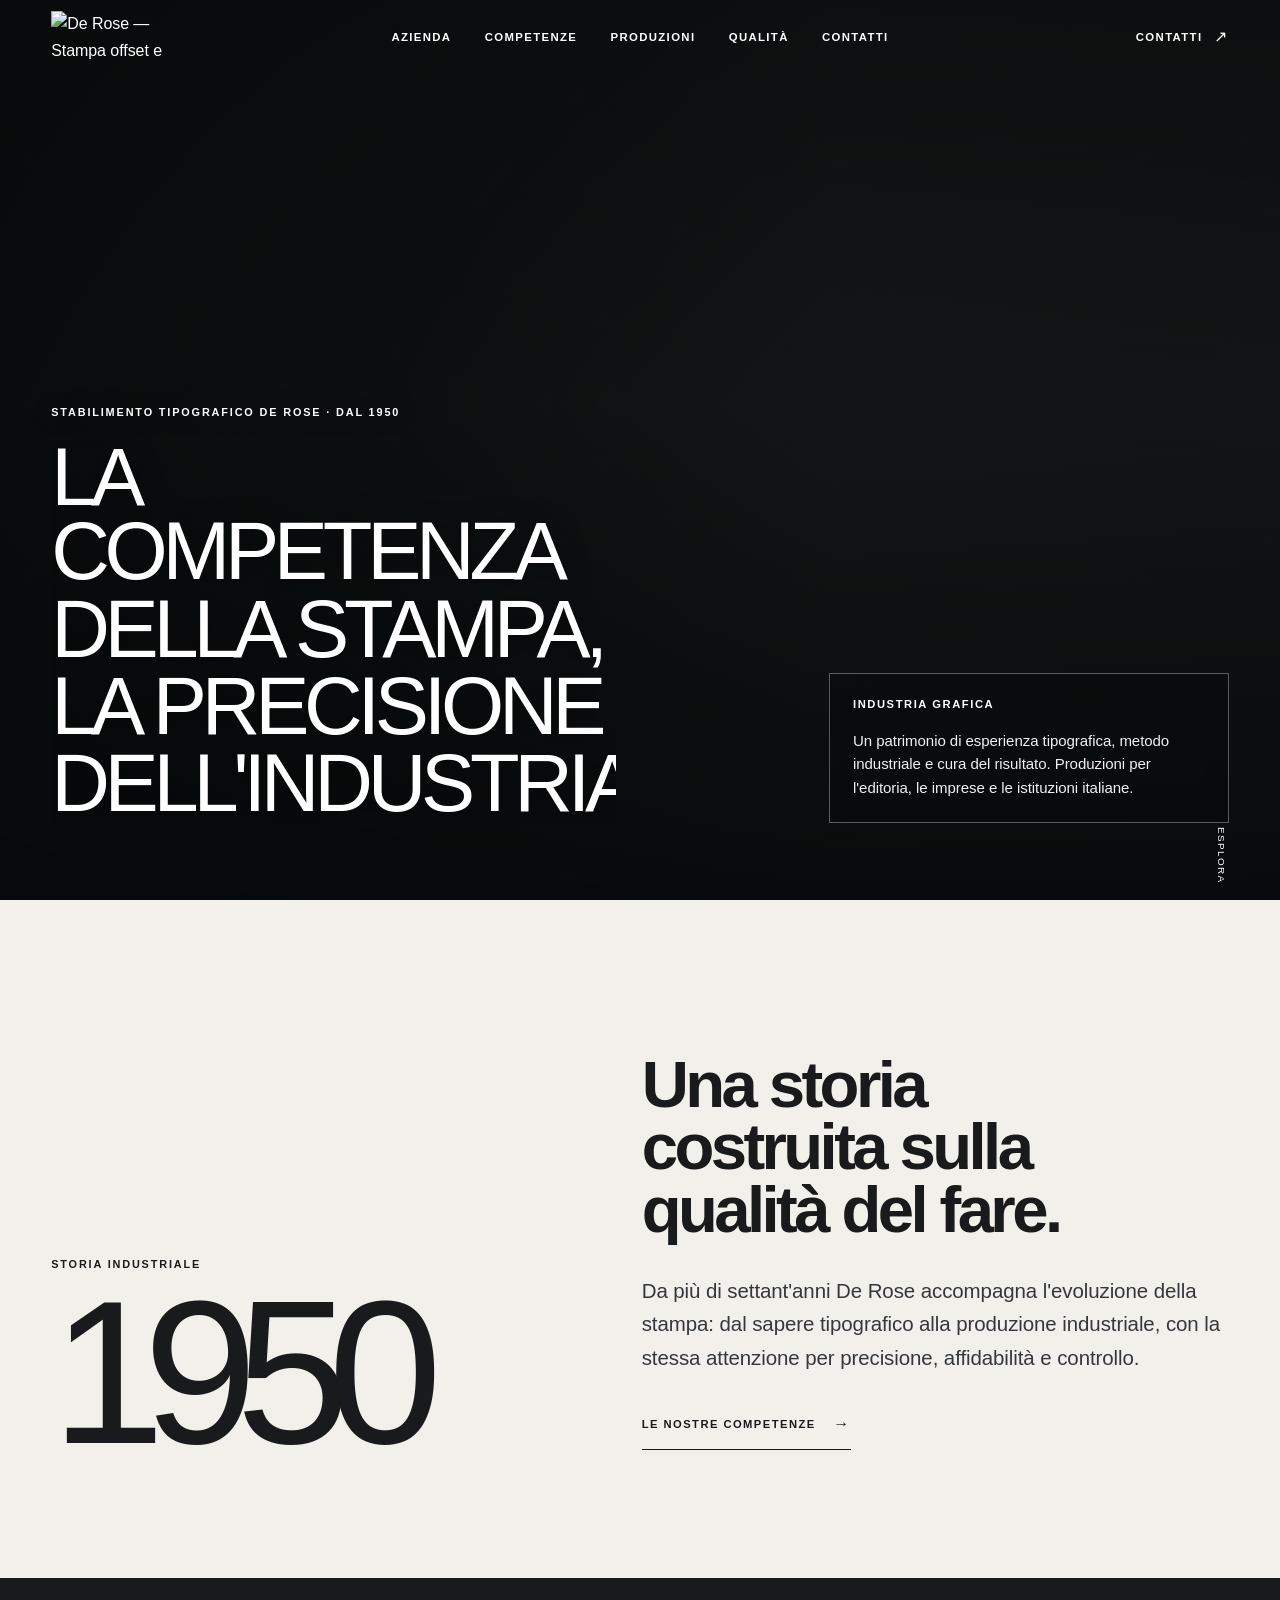
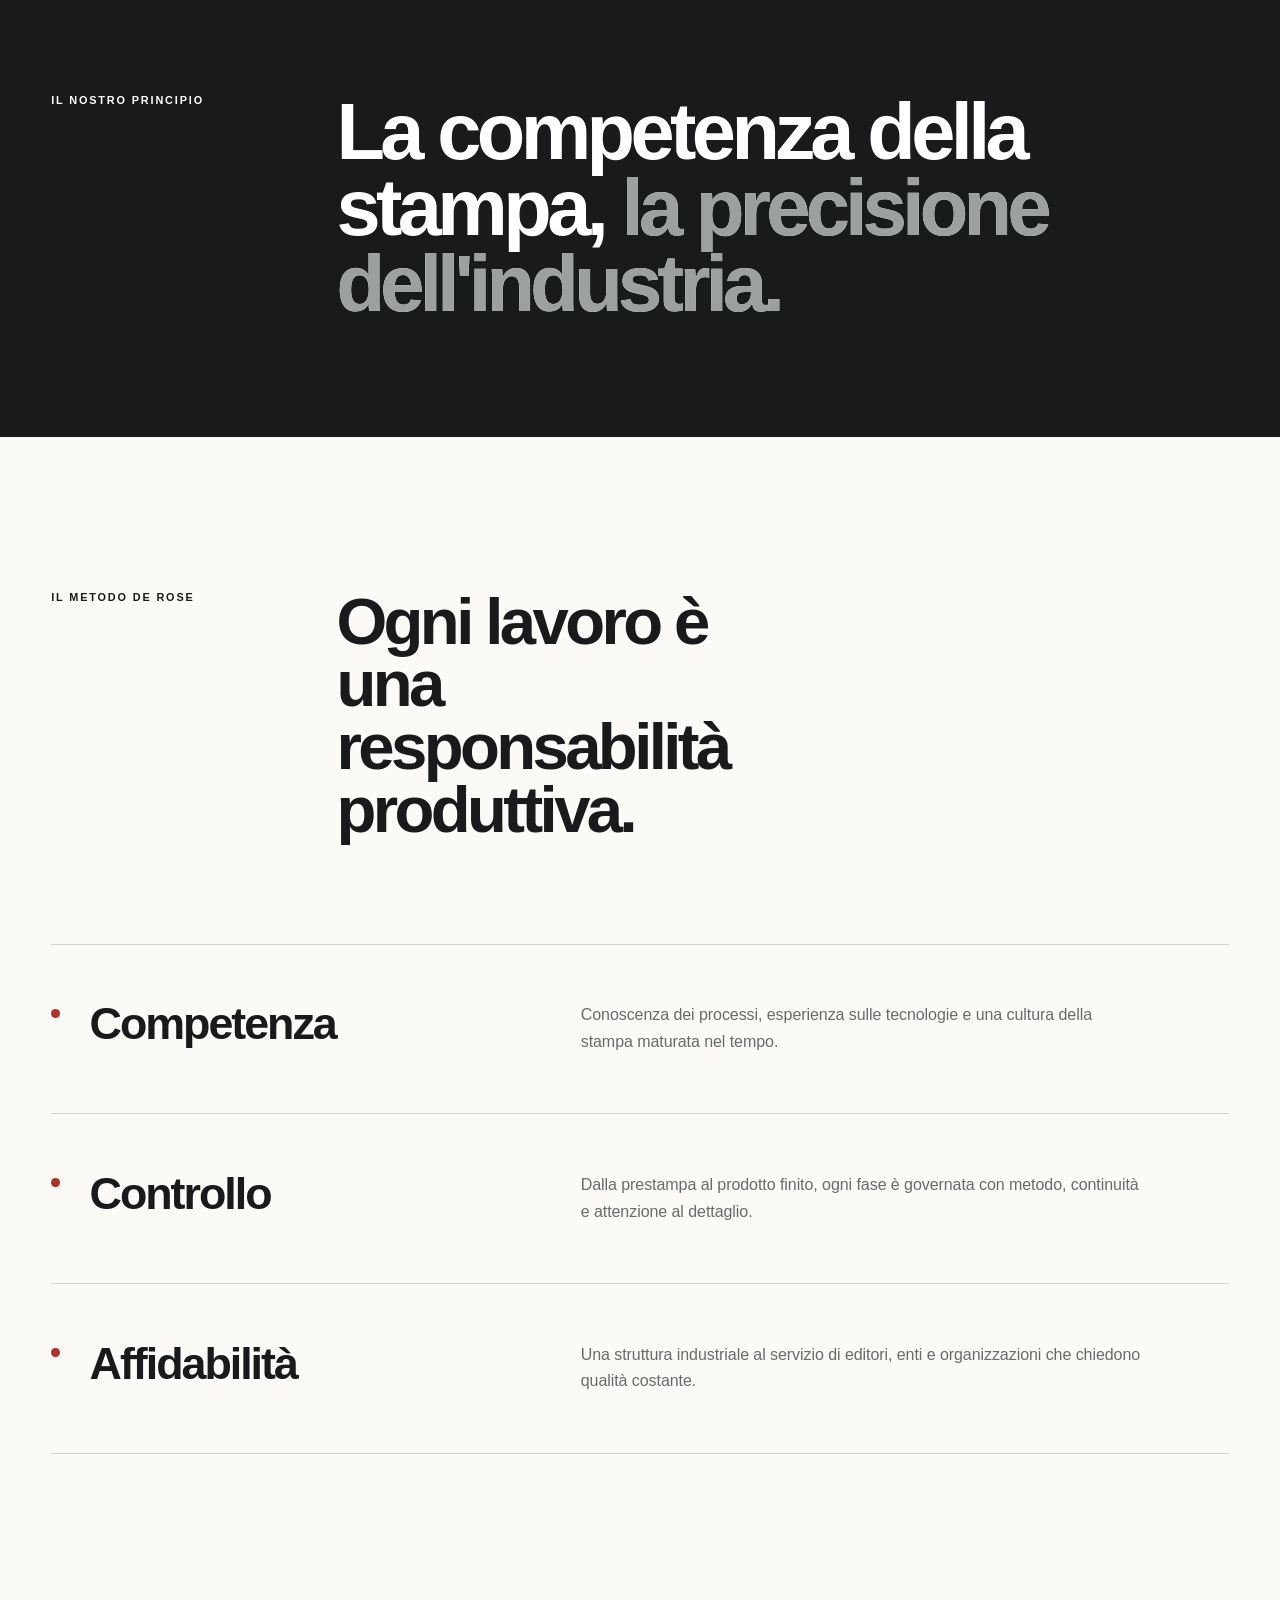
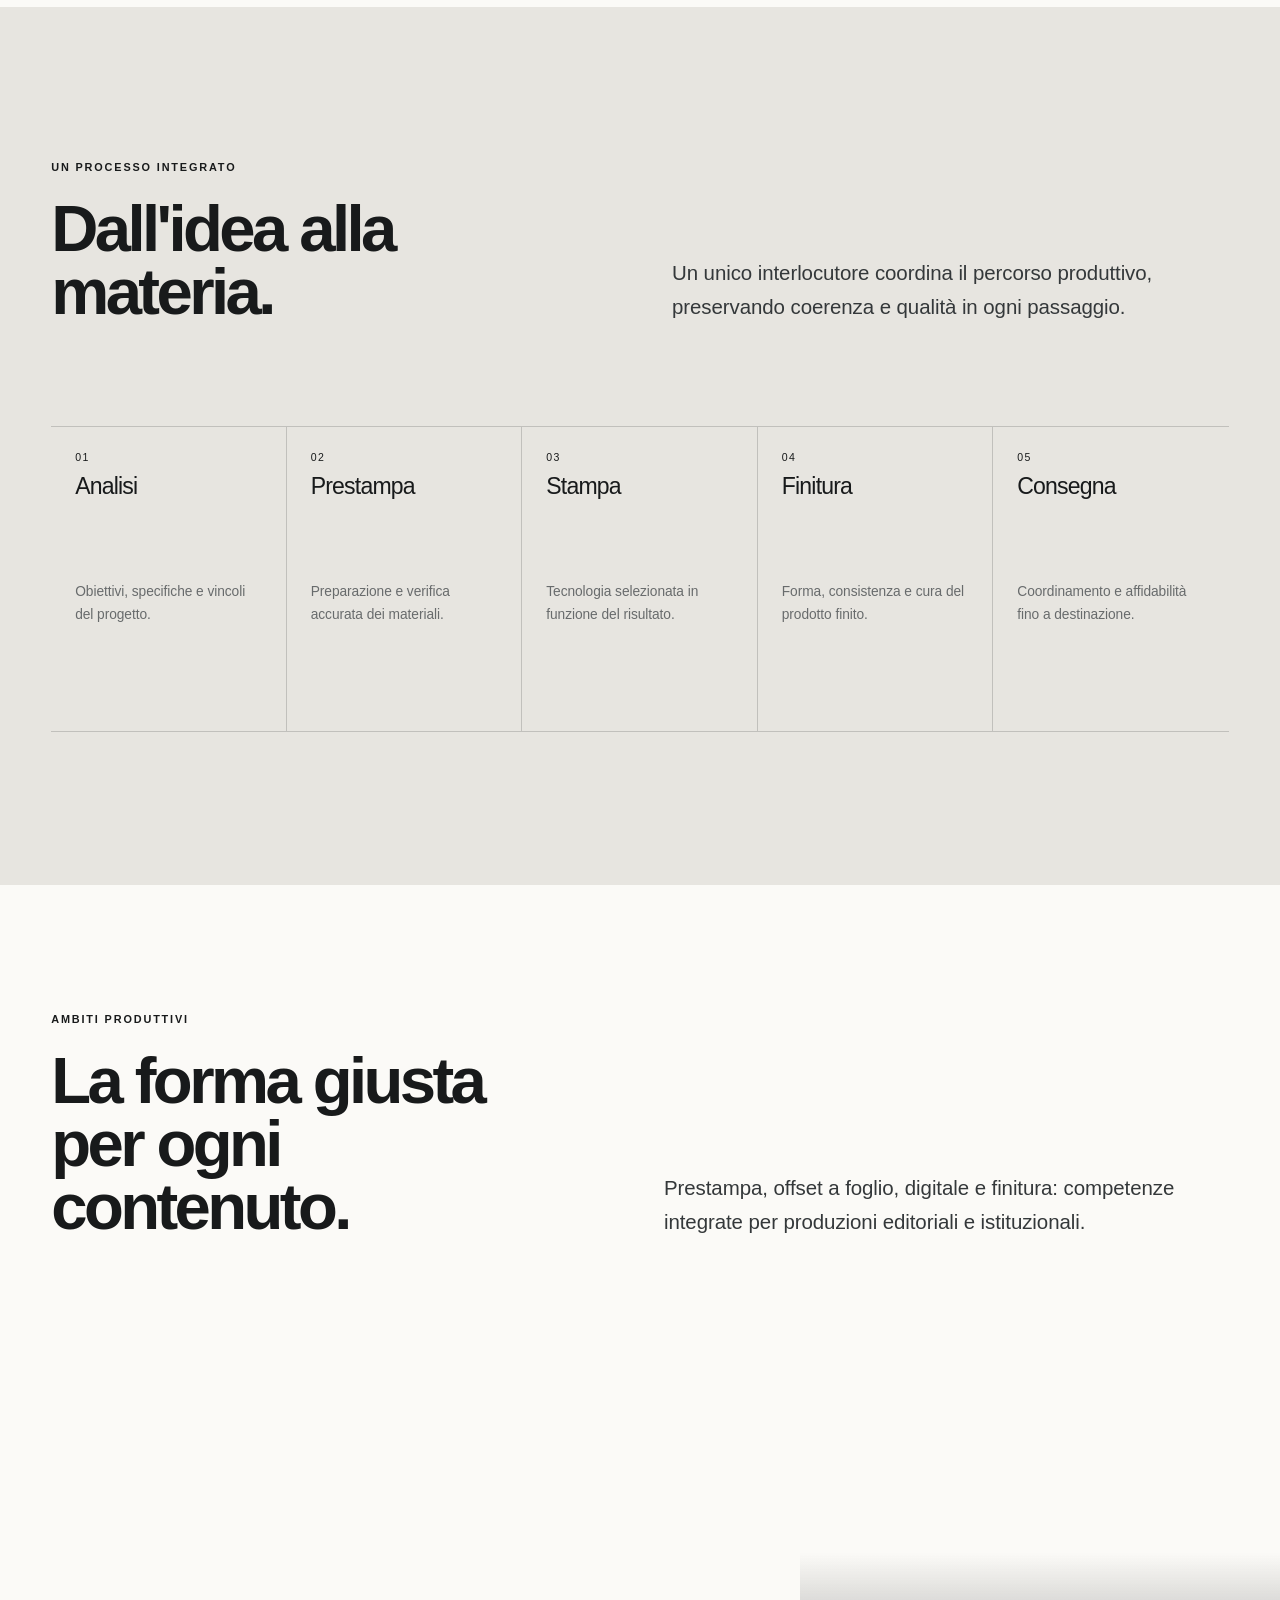
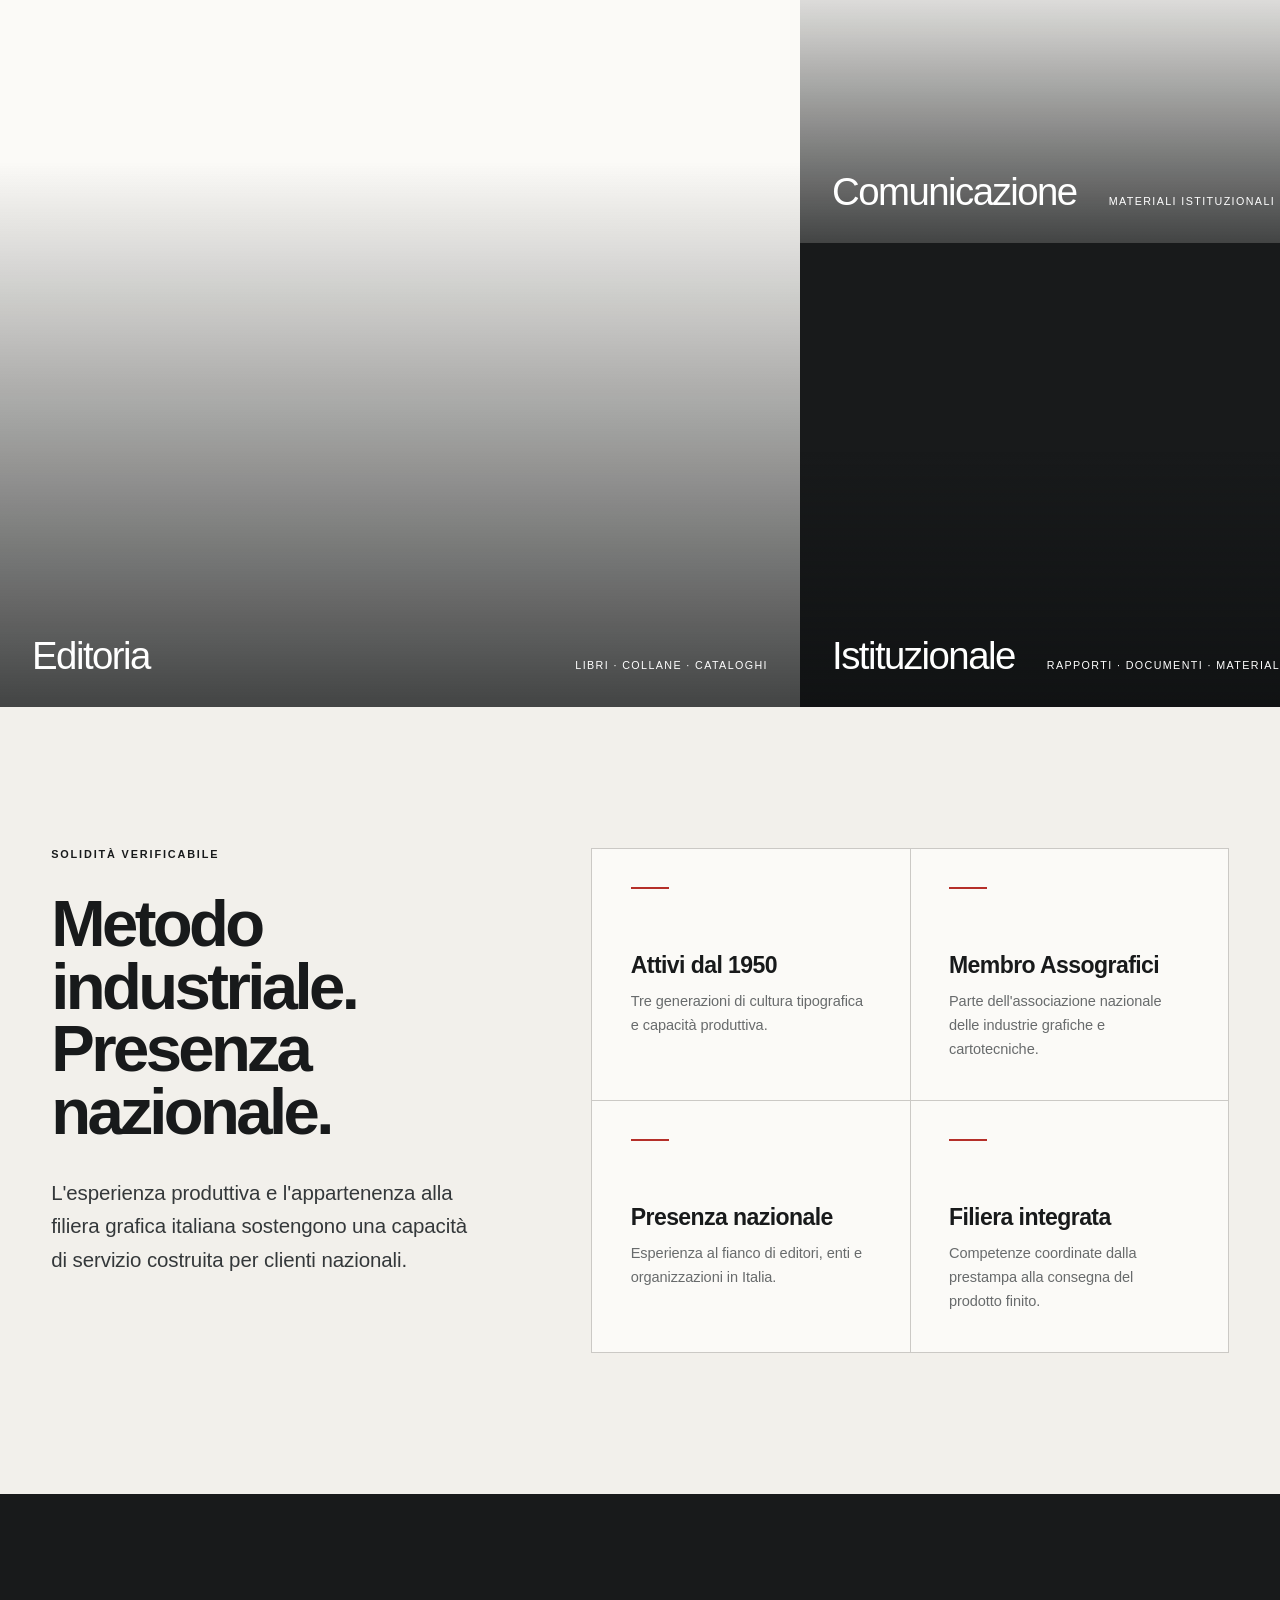
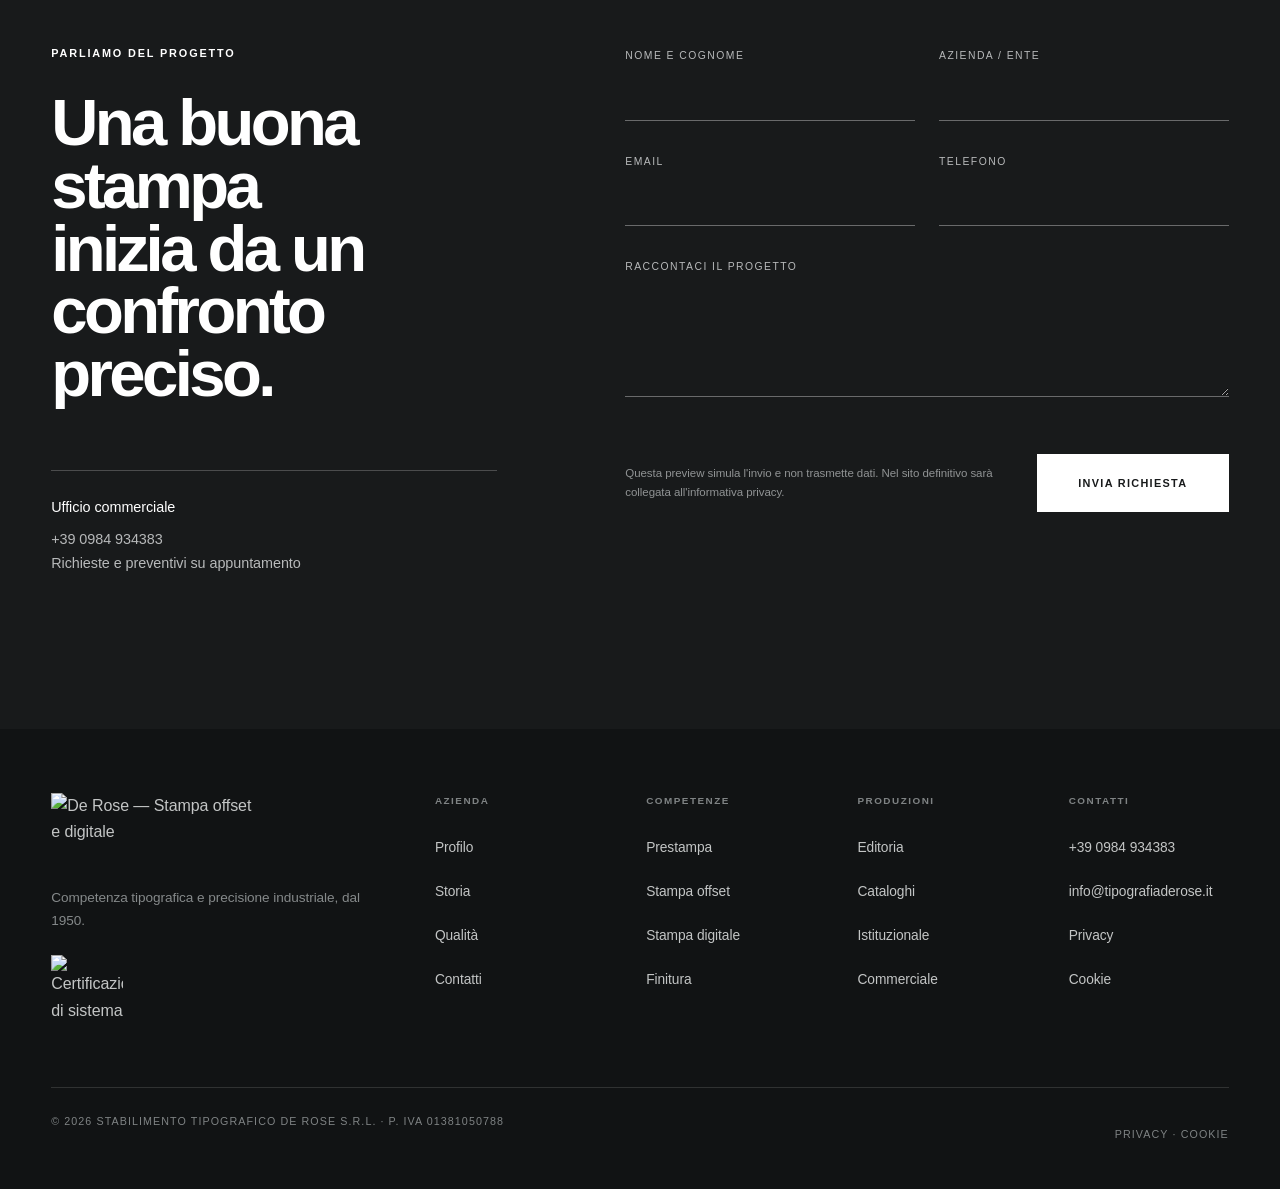
==== index.html @ a0311a80 "Pubblica le pagine della preview" ====
<!doctype html>
<html lang="it">
<head>
  <meta charset="utf-8">
  <meta name="viewport" content="width=device-width, initial-scale=1">
  <meta name="robots" content="noindex, nofollow, noarchive, nosnippet">
  <meta name="description" content="Stabilimento Tipografico De Rose: prestampa, stampa offset e digitale, finitura e controllo per produzioni editoriali e istituzionali dal 1950.">
  <meta name="theme-color" content="#f2f0eb">
  <title>Stabilimento Tipografico De Rose — Stampa italiana</title>
  <link rel="canonical" href="https://www.tipografiaderose.it/">
  <link rel="icon" href="favicon.svg" type="image/svg+xml">
  <meta property="og:type" content="website">
  <meta property="og:locale" content="it_IT">
  <meta property="og:site_name" content="Stabilimento Tipografico De Rose">
  <meta property="og:title" content="Stabilimento Tipografico De Rose">
  <meta property="og:description" content="La competenza della stampa, la precisione dell'industria. Dal 1950.">
  <meta property="og:url" content="https://www.tipografiaderose.it/">
  <meta property="og:image" content="https://www.tipografiaderose.it/og-image.jpg">
  <meta property="og:image:alt" content="Stabilimento Tipografico De Rose — industria grafica italiana dal 1950">
  <meta name="twitter:card" content="summary_large_image">
  <meta name="twitter:title" content="Stabilimento Tipografico De Rose">
  <meta name="twitter:description" content="La competenza della stampa, la precisione dell'industria. Dal 1950.">
  <meta name="twitter:image" content="https://www.tipografiaderose.it/og-image.jpg">
  <link rel="stylesheet" href="assets/fonts.css">
  <link rel="stylesheet" href="assets/live-chat.css">
  <script type="application/ld+json">
    {
      "@context": "https://schema.org",
      "@graph": [
        {
          "@type": "Organization",
          "@id": "https://www.tipografiaderose.it/#organization",
          "name": "Stabilimento Tipografico De Rose S.r.l.",
          "alternateName": "De Rose",
          "url": "https://www.tipografiaderose.it/",
          "logo": "https://www.tipografiaderose.it/assets/logo-de-rose-vector.svg",
          "foundingDate": "1950",
          "taxID": "01381050788",
          "telephone": "+39 0984 934383",
          "email": "info@tipografiaderose.it",
          "areaServed": "IT",
          "contactPoint": {
            "@type": "ContactPoint",
            "contactType": "commerciale",
            "telephone": "+39 0984 934383",
            "email": "info@tipografiaderose.it",
            "availableLanguage": "it"
          },
          "address": {
            "@type": "PostalAddress",
            "streetAddress": "Via Sele 12",
            "postalCode": "87046",
            "addressLocality": "Montalto Uffugo",
            "addressCountry": "IT"
          }
        },
        {
          "@type": "WebSite",
          "@id": "https://www.tipografiaderose.it/#website",
          "url": "https://www.tipografiaderose.it/",
          "name": "Stabilimento Tipografico De Rose",
          "publisher": { "@id": "https://www.tipografiaderose.it/#organization" },
          "inLanguage": "it-IT"
        }
      ]
    }
  </script>
  <style>
    :root {
      --stone: #f2f0eb;
      --paper: #fbfaf7;
      --white: #fff;
      --graphite: #181a1b;
      --soft-graphite: #34383a;
      --line: rgba(24, 26, 27, .18);
      --line-dark: rgba(255,255,255,.22);
      --muted: #686b6c;
      --seal-red: #b52f29;
      --pad: clamp(1.25rem, 4vw, 4.75rem);
      --ease: cubic-bezier(.22, 1, .36, 1);
      --hero-shift: 0px;
      --scroll-progress: 0%;
      --eyebrow-title-gap: 1.5rem;
    }

    * { box-sizing: border-box; }
    html { scroll-behavior: smooth; overflow-x: hidden; }
    body {
      margin: 0;
      color: var(--graphite);
      background: var(--paper);
      font-family: "Public Sans", Arial, sans-serif;
      font-size: 16px;
      line-height: 1.67;
      letter-spacing: -.004em;
      -webkit-font-smoothing: antialiased;
      overflow-x: hidden;
    }
    body.menu-open { overflow: hidden; }
    a { color: inherit; text-decoration: none; }
    button, input, textarea { font: inherit; }
    button, a { -webkit-tap-highlight-color: transparent; }
    img { max-width: 100%; display: block; }
    ::selection { background: var(--graphite); color: var(--white); }
    :focus-visible { outline: 2px solid currentColor; outline-offset: 5px; }

    .skip-link {
      position: fixed;
      z-index: 1000;
      top: .75rem;
      left: .75rem;
      padding: .8rem 1rem;
      color: var(--white);
      background: var(--graphite);
      transform: translateY(-150%);
      transition: transform .2s ease;
    }
    .skip-link:focus { transform: translateY(0); }

    .eyebrow {
      margin: 0;
      font-size: .68rem;
      line-height: 1.2;
      font-weight: 600;
      letter-spacing: .17em;
      text-transform: uppercase;
    }
    .display {
      margin: 0;
      font-family: "Archivo", Arial, sans-serif;
      font-size: clamp(2.65rem, 7vw, 7.4rem);
      line-height: .91;
      letter-spacing: -.065em;
      font-weight: 400;
    }
    .section-title {
      margin: 0;
      max-width: 13ch;
      font-family: "Archivo", Arial, sans-serif;
      font-size: clamp(2.15rem, 5.1vw, 5.6rem);
      line-height: .96;
      letter-spacing: -.055em;
      font-weight: 590;
    }
    .lede {
      margin: 0;
      max-width: 37rem;
      color: var(--soft-graphite);
      font-size: clamp(1.05rem, 1.6vw, 1.35rem);
      line-height: 1.64;
      letter-spacing: -.004em;
    }
    .reveal {
      opacity: 0;
      transform: translateY(26px);
      transition: opacity .9s var(--ease), transform .9s var(--ease), clip-path 1.1s var(--ease);
      transition-delay: var(--delay, 0ms);
    }
    .reveal.is-visible { opacity: 1; transform: translateY(0); }
    .reveal-left { transform: translateX(-38px); }
    .reveal-right { transform: translateX(38px); }
    .reveal-left.is-visible, .reveal-right.is-visible { transform: translateX(0); }

    .scroll-progress {
      position: fixed;
      z-index: 250;
      top: 0;
      left: 0;
      width: var(--scroll-progress);
      height: 2px;
      background: currentColor;
      color: #fff;
      mix-blend-mode: difference;
      pointer-events: none;
    }
    .intro {
      position: fixed;
      z-index: 1000;
      inset: 0;
      display: grid;
      place-items: center;
      color: var(--graphite);
      background: var(--stone);
      transform: translateY(0);
      transition: transform 1.05s var(--ease) .25s;
    }
    .intro.is-complete { transform: translateY(-102%); }
    .intro-lockup { width: min(82vw, 640px); text-align: center; }
    .intro-mark {
      display: block;
      width: clamp(20rem, 40vw, 32rem);
      height: auto;
      margin: 0 auto;
      opacity: 0;
      transform: scale(.92);
      animation: introMark .8s var(--ease) .08s forwards;
    }
    .intro-descriptor {
      margin-top: 1.45rem;
      font-size: .61rem;
      font-weight: 600;
      letter-spacing: .26em;
      text-transform: uppercase;
      opacity: 0;
      transform: translateY(7px);
      animation: introDescriptor .65s var(--ease) .22s forwards;
    }
    .intro-line { width: 100%; height: 1px; margin-top: 1.65rem; background: rgba(24,26,27,.2); overflow: hidden; }
    .intro-line::after { content: ""; display: block; width: 100%; height: 100%; background: var(--graphite); transform: translateX(-100%); animation: introLine 1.15s var(--ease) forwards; }
    @keyframes introMark { to { opacity: 1; transform: scale(1); } }
    @keyframes introDescriptor { to { opacity: 1; transform: translateY(0); } }
    @keyframes introLine { to { transform: translateX(0); } }

    .site-nav {
      position: fixed;
      inset: 0 0 auto;
      z-index: 100;
      height: 76px;
      padding: 0 var(--pad);
      color: var(--white);
      transition: color .35s ease, background .35s ease, border-color .35s ease;
      border-bottom: 1px solid transparent;
      opacity: 0;
      animation: navEnter .9s var(--ease) 1.15s forwards;
    }
    @keyframes navEnter { from { opacity: 0; } to { opacity: 1; } }
    .site-nav.scrolled {
      color: var(--graphite);
      background: rgba(251, 250, 247, .94);
      border-color: var(--line);
      backdrop-filter: blur(16px);
    }
    .nav-inner {
      max-width: 1600px;
      height: 100%;
      margin: 0 auto;
      display: grid;
      grid-template-columns: 1fr auto 1fr;
      align-items: center;
    }
    .brand {
      display: inline-flex;
      align-items: center;
      min-height: 44px;
      width: fit-content;
    }
    .brand-official { width: clamp(9.8rem, 11.5vw, 10.8rem); height: auto; }
    .site-nav.scrolled .brand-official { content: url("assets/logo-de-rose-vector.svg"); }
    .year, .manifesto h2, .pillar h3, .process-step h3, .production-label h3, .trust-row h3, .contact-intro h2 { font-family: "Archivo", Arial, sans-serif; }
    .nav-links { display: flex; align-items: center; gap: clamp(1.3rem, 2.6vw, 3rem); }
    .nav-links a, .nav-contact {
      display: inline-flex;
      min-height: 44px;
      align-items: center;
      font-size: .71rem;
      font-weight: 600;
      text-transform: uppercase;
      letter-spacing: .12em;
    }
    .mobile-contact { display: none; }
    .nav-links a { position: relative; }
    .nav-links a::after {
      content: "";
      position: absolute;
      left: 0;
      bottom: -.45rem;
      width: 100%;
      height: 1px;
      background: currentColor;
      transform: scaleX(0);
      transform-origin: right;
      transition: transform .35s var(--ease);
    }
    .nav-links a:hover::after { transform: scaleX(1); transform-origin: left; }
    .nav-contact { justify-self: end; display: flex; align-items: center; gap: .75rem; }
    .nav-contact::after { content: "\2197"; font-size: 1rem; font-weight: 400; }
    .menu-toggle { display: none; min-width: 44px; min-height: 44px; background: none; border: 0; padding: .5rem; color: inherit; }

    .hero {
      position: relative;
      min-height: 100svh;
      display: grid;
      align-items: end;
      overflow: hidden;
      color: var(--white);
      background: var(--graphite);
    }
    .hero-media, .hero-shade { position: absolute; inset: 0; }
    .hero-media {
      background: url("assets/sheetfed-hall-v1.jpg") center center / cover no-repeat;
      transform: translate3d(0, var(--hero-shift), 0) scale(1.09);
      animation: heroSettle 2.2s var(--ease) .45s both;
      will-change: transform;
    }
    @keyframes heroSettle { from { filter: saturate(.7) brightness(.68); } to { filter: saturate(.9) brightness(.86); } }
    .hero-shade {
      background:
        linear-gradient(90deg, rgba(7,9,10,.84) 0%, rgba(7,9,10,.66) 30%, rgba(7,9,10,.22) 65%, rgba(7,9,10,.28) 100%),
        linear-gradient(180deg, rgba(7,9,10,.52) 0%, rgba(7,9,10,.06) 45%, rgba(7,9,10,.88) 100%);
    }
    .hero-grid {
      position: relative;
      z-index: 1;
      width: 100%;
      max-width: 1600px;
      margin: 0 auto;
      padding: 8rem var(--pad) clamp(2.6rem, 6vw, 5.5rem);
      display: grid;
      grid-template-columns: minmax(0, 1fr) minmax(14rem, 25rem);
      align-items: end;
      gap: 3rem;
    }
    .hero-grid > * { min-width: 0; }
    .hero-copy { text-shadow: 0 2px 28px rgba(0,0,0,.48); }
    .hero-copy .eyebrow { margin-bottom: 1.35rem; opacity: 0; animation: heroFade .8s var(--ease) 1.32s forwards; }
    .hero-copy .display { max-width: 12.5ch; font-size: clamp(2.8rem, 6.35vw, 6.8rem); text-transform: uppercase; }
    .hero-line { display: block; overflow: hidden; padding-bottom: .04em; }
    .hero-line > span { display: block; transform: translateY(115%); animation: lineRise 1.05s var(--ease) forwards; }
    .hero-line:nth-child(1) > span { animation-delay: 1.35s; }
    .hero-line:nth-child(2) > span { animation-delay: 1.48s; }
    .hero-line:nth-child(3) > span { animation-delay: 1.61s; }
    .hero-line:nth-child(4) > span { animation-delay: 1.74s; }
    @keyframes lineRise { to { transform: translateY(0); } }
    @keyframes heroFade { to { opacity: 1; } }
    .hero-note {
      padding: 1.35rem 1.45rem 1.45rem;
      border: 1px solid rgba(255,255,255,.32);
      color: rgba(255,255,255,.94);
      background: rgba(8,10,11,.42);
      backdrop-filter: blur(12px);
      font-size: .94rem;
      line-height: 1.55;
      opacity: 0;
      transform: translateY(20px);
      animation: noteEnter .9s var(--ease) 1.8s forwards;
    }
    @keyframes noteEnter { to { opacity: 1; transform: translateY(0); } }
    .hero-note strong { display: block; margin-bottom: 1rem; color: #fff; font-size: .7rem; text-transform: uppercase; letter-spacing: .14em; }
    .hero-scroll {
      position: absolute;
      right: var(--pad);
      bottom: 1rem;
      z-index: 2;
      font-size: .62rem;
      text-transform: uppercase;
      letter-spacing: .14em;
      writing-mode: vertical-rl;
      animation: scrollPulse 2.2s ease-in-out 2.1s infinite;
    }
    @keyframes scrollPulse { 50% { transform: translateY(8px); opacity: .55; } }

    .capacity {
      background: var(--stone);
      padding: clamp(6rem, 12vw, 12rem) var(--pad) 0;
    }
    .capacity-inner { max-width: 1600px; margin: 0 auto; }
    .capacity-head {
      display: grid;
      grid-template-columns: 1fr 1.15fr;
      gap: 5rem;
      align-items: end;
      padding-bottom: clamp(5rem, 10vw, 9rem);
    }
    .capacity-meta { display: grid; gap: 1.5rem; align-content: end; }
    .year {
      margin: 0;
      font-size: clamp(5rem, 16vw, 14.8rem);
      line-height: .76;
      font-weight: 300;
      letter-spacing: -.085em;
      transition: letter-spacing 1.2s var(--ease);
    }
    .capacity-head.is-visible .year { letter-spacing: -.105em; }
    .capacity-copy { display: grid; gap: 2rem; justify-items: start; }
    .text-link {
      display: inline-flex;
      min-height: 44px;
      align-items: center;
      gap: 1.1rem;
      padding-bottom: .45rem;
      border-bottom: 1px solid;
      font-size: .7rem;
      font-weight: 600;
      text-transform: uppercase;
      letter-spacing: .13em;
    }
    .text-link::after { content: "\2192"; font-size: 1rem; font-weight: 400; }
    .manifesto {
      margin-inline: calc(var(--pad) * -1);
      padding: clamp(4.7rem, 9vw, 8rem) var(--pad);
      background: var(--graphite);
      color: var(--white);
    }
    .manifesto-inner {
      max-width: 1600px;
      margin: 0 auto;
      display: grid;
      grid-template-columns: .42fr 1.58fr;
      gap: 3rem;
      align-items: start;
    }
    .manifesto h2 {
      margin: 0;
      max-width: 18ch;
      font-size: clamp(2.7rem, 6.2vw, 7rem);
      line-height: .96;
      font-weight: 590;
      letter-spacing: -.058em;
    }
    .manifesto h2 span { color: #9ca0a1; }
    .manifesto h2 { background: linear-gradient(90deg, #fff 0 50%, #9ca0a1 50% 100%); background-size: 200% 100%; background-position: 100% 0; -webkit-background-clip: text; background-clip: text; color: transparent; transition: background-position 1.5s var(--ease) .2s; }
    .manifesto-inner.is-visible h2 { background-position: 0 0; }

    .pillars { padding: clamp(6rem, 12vw, 11rem) var(--pad); background: var(--paper); }
    .pillars-inner { max-width: 1600px; margin: 0 auto; }
    .pillars-header { display: grid; grid-template-columns: .42fr 1.58fr; gap: 3rem; margin-bottom: clamp(4rem, 8vw, 7rem); }
    .pillar-list { border-top: 1px solid var(--line); }
    .pillar {
      position: relative;
      display: grid;
      grid-template-columns: .78fr 1.22fr;
      gap: clamp(2rem, 6vw, 6rem);
      padding: clamp(2.4rem, 4.5vw, 4.2rem) 0 clamp(2.4rem, 4.5vw, 4.2rem) clamp(1.6rem, 3vw, 3rem);
      border-bottom: 1px solid var(--line);
      align-items: start;
      transition: padding-left .55s var(--ease), background .55s ease;
    }
    .pillar::before { content: ""; position: absolute; top: clamp(2.8rem, 5vw, 4.7rem); left: 0; width: .55rem; height: .55rem; border-radius: 50%; background: var(--seal-red); transition: transform .55s var(--ease); }
    .pillar:hover { padding-left: clamp(2rem, 3.6vw, 3.7rem); background: rgba(24,26,27,.025); }
    .pillar:hover::before { transform: scale(1.55); }
    .pillar h3 { margin: 0; font-size: clamp(1.9rem, 3.5vw, 3.8rem); line-height: .96; font-weight: 590; letter-spacing: -.045em; }
    .pillar p { margin: 0; max-width: 35rem; color: var(--muted); }

    .process { background: #e7e5e0; padding: clamp(6rem, 12vw, 11rem) var(--pad); }
    .process-inner { max-width: 1600px; margin: 0 auto; }
    .process-head { display: grid; grid-template-columns: 1fr 1fr; gap: 4rem; align-items: end; margin-bottom: clamp(4rem, 8vw, 7rem); }
    .process-head > div, .productions-head > div { display: grid; gap: var(--eyebrow-title-gap); }
    .process-grid { display: grid; grid-template-columns: repeat(5, 1fr); border-top: 1px solid var(--line); border-bottom: 1px solid var(--line); }
    .process-step { min-height: 19rem; padding: 1.4rem 1.5rem 1.8rem; display: grid; grid-template-rows: auto 1fr auto 4.7em; border-right: 1px solid var(--line); }
    .process-step { position: relative; overflow: hidden; transition: color .45s ease, background .45s ease; }
    .process-step::before { content: ""; position: absolute; inset: auto 0 0; height: 0; background: var(--graphite); transition: height .55s var(--ease); z-index: 0; }
    .process-step > * { position: relative; z-index: 1; }
    .process-step:hover { color: #fff; }
    .process-step:hover::before { height: 100%; }
    .process-step:hover p { color: #c8cacb; }
    .process-step:last-child { border-right: 0; }
    .process-step span { font-size: .66rem; letter-spacing: .13em; }
    .process-step h3 { margin: 0 0 1rem; font-size: clamp(1.3rem, 1.8vw, 2rem); font-weight: 400; letter-spacing: -.035em; }
    .process-step p { margin: 0; color: var(--muted); font-size: .86rem; }

    .productions { background: var(--paper); }
    .productions-head { max-width: 1600px; margin: 0 auto; padding: clamp(6rem, 10vw, 9rem) var(--pad) clamp(3rem, 6vw, 5rem); display: grid; grid-template-columns: 1fr 1fr; gap: 3rem; align-items: end; }
    .production-grid { display: grid; grid-template-columns: 1.25fr .75fr; grid-template-rows: 33rem 29rem; }
    .production-tile { position: relative; overflow: hidden; min-height: 22rem; }
    .production-tile:first-child { grid-row: 1 / span 2; }
    .production-image { position: absolute; inset: -5% 0; background-size: cover; background-position: center; transform: translate3d(0, var(--tile-shift, 0px), 0) scale(1.055); transition: transform 1.2s var(--ease), filter .8s ease; will-change: transform; }
    .production-tile:hover .production-image { transform: translate3d(0, var(--tile-shift, 0px), 0) scale(1.085); filter: saturate(.85) contrast(1.04); }
    .production-tile::after { content: ""; position: absolute; inset: 0; background: linear-gradient(180deg, transparent 45%, rgba(15,17,18,.78)); }
    .prod-one .production-image { background-image: url("assets/sheetfed-feed-v1.jpg"); }
    .prod-two .production-image { background-image: url("assets/paper-macro.jpg"); }
    .prod-three .production-image { background-image: url("assets/stock-colour-control-v1.jpg"); background-position: 58% center; }
    .prod-one, .prod-two, .prod-three { color: var(--white); }
    .prod-three { background: var(--graphite); color: var(--white); }
    .production-label { position: absolute; z-index: 1; inset: auto 2rem 2rem; display: flex; justify-content: space-between; align-items: end; gap: 2rem; }
    .production-label h3 { margin: 0; font-size: clamp(1.6rem, 3vw, 3rem); line-height: 1; font-weight: 400; letter-spacing: -.04em; }
    .production-label span { font-size: .67rem; text-transform: uppercase; letter-spacing: .13em; white-space: nowrap; }

    .trust { background: var(--stone); padding: clamp(6rem, 11vw, 10rem) var(--pad); }
    .trust-inner { max-width: 1600px; margin: 0 auto; display: grid; grid-template-columns: .8fr 1.2fr; gap: clamp(4rem, 9vw, 10rem); }
    .trust-copy { display: grid; align-content: start; gap: 2rem; }
    .trust-copy .section-title { max-width: 9ch; }
    .trust-list { display: grid; grid-template-columns: 1fr 1fr; gap: 1px; padding: 1px; background: var(--line); }
    .trust-row { min-height: 13rem; padding: clamp(1.5rem, 3vw, 2.4rem); display: grid; align-content: space-between; background: var(--paper); transition: color .45s ease, background .45s ease; }
    .trust-row h3::before { content: ""; display: block; width: 2.4rem; height: 2px; margin-bottom: clamp(2.8rem, 5vw, 4.5rem); background: var(--seal-red); transition: width .5s var(--ease); }
    .trust-row:hover { color: #fff; background: var(--graphite); }
    .trust-row:hover h3::before { width: 4.2rem; }
    .trust-row h3 { margin: 0 0 .7rem; font-size: clamp(1.25rem, 1.8vw, 1.7rem); line-height: 1.05; font-weight: 590; letter-spacing: -.025em; }
    .trust-row p { margin: 0; color: var(--muted); font-size: .91rem; max-width: 38rem; }
    .trust-row:hover p { color: #b9bcbd; }

    .contact { background: var(--graphite); color: var(--white); padding: clamp(6rem, 12vw, 11rem) var(--pad); }
    .contact-inner { max-width: 1600px; margin: 0 auto; display: grid; grid-template-columns: .85fr 1.15fr; gap: clamp(4rem, 10vw, 11rem); }
    .contact-intro { display: grid; align-content: start; gap: 2rem; }
    .contact-intro .section-title { max-width: 10ch; }
    .contact-details { margin-top: 2rem; padding-top: 1.5rem; border-top: 1px solid var(--line-dark); color: #b7b9ba; font-size: .9rem; }
    .contact-details strong { color: #fff; font-weight: 500; display: block; margin-bottom: .5rem; }
    .form { display: grid; grid-template-columns: 1fr 1fr; gap: 2rem 1.5rem; align-content: start; }
    .field { position: relative; }
    .field.full { grid-column: 1 / -1; }
    .field label { display: block; margin-bottom: .65rem; font-size: .65rem; text-transform: uppercase; letter-spacing: .14em; color: #b7b9ba; }
    .field input, .field textarea {
      width: 100%;
      border: 0;
      border-bottom: 1px solid rgba(255,255,255,.35);
      border-radius: 0;
      background: transparent;
      color: #fff;
      padding: .25rem 0 .85rem;
      outline: none;
      transition: border-color .25s ease;
    }
    .field input:focus, .field textarea:focus { border-color: #fff; }
    .field textarea { min-height: 7rem; resize: vertical; }
    .submit-row { grid-column: 1 / -1; display: flex; justify-content: space-between; align-items: center; gap: 2rem; padding-top: 1rem; }
    .privacy { max-width: 26rem; margin: 0; color: #909394; font-size: .72rem; }
    .submit {
      min-width: 12rem;
      min-height: 3.65rem;
      padding: .8rem 1.5rem;
      border: 1px solid #fff;
      border-radius: 0;
      color: var(--graphite);
      background: #fff;
      cursor: pointer;
      font-size: .68rem;
      font-weight: 600;
      text-transform: uppercase;
      letter-spacing: .12em;
      transition: color .3s ease, background .3s ease;
    }
    .submit:hover { color: #fff; background: transparent; }
    .submit:disabled { cursor: wait; opacity: .7; }
    .form-status { grid-column: 1 / -1; min-height: 1.5rem; margin: 0; color: #c8cacb; font-size: .86rem; }

    .footer { background: #111314; color: #c3c5c5; padding: 4rem var(--pad) 2rem; }
    .footer-inner { max-width: 1600px; margin: 0 auto; }
    .footer-top { display: grid; grid-template-columns: 1.35fr repeat(4, minmax(0, .65fr)); gap: clamp(2rem, 4vw, 4rem); padding-bottom: 4rem; }
    .footer-brand .brand { min-height: 0; }
    .footer-brand .brand-official { width: clamp(13rem, 16vw, 15rem); }
    .footer-brand p { max-width: 23rem; margin: 1.6rem 0 0; font-size: .85rem; color: #85898a; }
    .footer-certification-wrap { width: fit-content; margin-top: 1.4rem; padding: 0; background: transparent; }
    .footer-certification { width: 4.5rem; height: auto; }
    .footer-col h3 { margin: 0 0 1.1rem; color: #7f8384; font-size: .62rem; text-transform: uppercase; letter-spacing: .15em; font-weight: 600; }
    .footer-col a, .footer-col p { display: flex; min-height: 44px; align-items: center; margin: 0; font-size: .86rem; }
    .footer-bottom { padding-top: 1.6rem; border-top: 1px solid rgba(255,255,255,.13); display: flex; justify-content: space-between; gap: 2rem; color: #7f8384; font-size: .67rem; text-transform: uppercase; letter-spacing: .1em; }
    .footer-bottom a { display: inline-flex; min-height: 44px; align-items: center; }

    @media (max-width: 1100px) {
      .site-nav { height: 66px; }
      .nav-inner { grid-template-columns: 1fr auto; }
      .nav-links {
        position: fixed;
        inset: 66px 0 auto;
        height: calc(100svh - 66px);
        display: flex;
        flex-direction: column;
        align-items: flex-start;
        justify-content: center;
        gap: 1.7rem;
        padding: var(--pad);
        color: var(--graphite);
        background: var(--paper);
        opacity: 0;
        visibility: hidden;
        transform: translateY(-10px);
        transition: all .3s var(--ease);
      }
      .nav-links.open { opacity: 1; visibility: visible; transform: translateY(0); }
      .nav-links a { font-size: clamp(1.8rem, 7vw, 3.3rem); letter-spacing: -.04em; text-transform: none; font-weight: 400; }
      .nav-links .mobile-contact { display: block; }
      .nav-contact { display: none; }
      .menu-toggle { display: block; font-size: .68rem; text-transform: uppercase; letter-spacing: .13em; cursor: pointer; }
    }

    @media (max-width: 900px) {
      .site-nav { height: 66px; }
      .nav-inner { grid-template-columns: 1fr auto; }
      .nav-links {
        position: fixed;
        inset: 66px 0 auto;
        height: calc(100svh - 66px);
        display: flex;
        flex-direction: column;
        align-items: flex-start;
        justify-content: center;
        gap: 1.7rem;
        padding: var(--pad);
        color: var(--graphite);
        background: var(--paper);
        opacity: 0;
        visibility: hidden;
        transform: translateY(-10px);
        transition: all .3s var(--ease);
      }
      .nav-links.open { opacity: 1; visibility: visible; transform: translateY(0); }
      .nav-links a { font-size: clamp(1.8rem, 7vw, 3.3rem); letter-spacing: -.04em; text-transform: none; font-weight: 400; }
      .nav-links .mobile-contact { display: block; }
      .nav-contact { display: none; }
      .menu-toggle { display: block; font-size: .68rem; text-transform: uppercase; letter-spacing: .13em; cursor: pointer; }
      .hero-grid, .capacity-head, .manifesto-inner, .pillars-header, .process-head, .productions-head, .trust-inner, .contact-inner { grid-template-columns: 1fr; }
      .hero-grid { gap: 2.2rem; }
      .hero-note { max-width: 29rem; }
      .manifesto-inner, .pillars-header { gap: 1.5rem; }
      .pillar { grid-template-columns: .72fr 1.28fr; }
      .process-grid { grid-template-columns: 1fr 1fr; }
      .process-step { min-height: 14rem; grid-template-rows: auto 1fr auto 3.3em; border-bottom: 1px solid var(--line); }
      .process-step:nth-child(2), .process-step:nth-child(4) { border-right: 0; }
      .process-step:last-child { grid-column: 1 / -1; }
      .production-grid { grid-template-columns: 1fr 1fr; grid-template-rows: 34rem 25rem; }
      .production-tile:first-child { grid-column: 1 / -1; grid-row: auto; }
      .footer-top { grid-template-columns: 1.2fr 1fr 1fr; }
    }

    @media (max-width: 600px) {
      .brand-official { width: clamp(8.8rem, 43vw, 10rem); }
      .footer-brand .brand-official { width: min(15rem, 72vw); }
      .site-nav:not(.scrolled) {
        background: linear-gradient(180deg, rgba(6,8,9,.76), rgba(6,8,9,.28) 72%, transparent);
        text-shadow: 0 1px 12px rgba(0,0,0,.8);
      }
      .hero-media { background-position: 57% center; }
      .hero-shade {
        background:
          linear-gradient(180deg, rgba(6,8,9,.66), rgba(6,8,9,.42) 34%, rgba(6,8,9,.94) 100%),
          linear-gradient(90deg, rgba(6,8,9,.8), rgba(6,8,9,.34));
      }
      .hero-grid { min-height: 100svh; padding-top: 7rem; padding-bottom: 3rem; align-content: end; }
      .hero-copy { text-shadow: 0 3px 24px rgba(0,0,0,.86), 0 1px 2px rgba(0,0,0,.95); }
      .hero-copy .display { max-width: none; font-size: clamp(2.55rem, 10.8vw, 3.75rem); }
      .hero-note {
        border-color: rgba(255,255,255,.5);
        background: rgba(7,9,10,.7);
        box-shadow: 0 18px 50px rgba(0,0,0,.24);
        backdrop-filter: blur(16px);
      }
      .hero-scroll { display: none; }
      .capacity-head { gap: 2.25rem; }
      .year { font-size: 30vw; }
      .pillar { grid-template-columns: 1fr; gap: 1.25rem; padding-left: 1.4rem; }
      .pillar:hover { padding-left: 1.8rem; }
      .trust-list { grid-template-columns: 1fr; }
      .trust-row { min-height: 11.5rem; }
      .process-grid { grid-template-columns: 1fr; }
      .process-step, .process-step:nth-child(2), .process-step:nth-child(4) { min-height: 12rem; grid-template-rows: auto 1fr auto auto; border-right: 0; }
      .process-step:last-child { grid-column: auto; }
      .production-grid { grid-template-columns: 1fr; grid-template-rows: repeat(3, 25rem); }
      .production-tile:first-child { grid-column: auto; }
      .production-tile::after { background: linear-gradient(180deg, rgba(10,12,13,.08) 20%, rgba(10,12,13,.72) 62%, rgba(10,12,13,.96) 100%); }
      .production-label { inset: auto 1.25rem 1.25rem; align-items: flex-start; flex-direction: column; gap: .65rem; text-shadow: 0 2px 14px rgba(0,0,0,.9); }
      .production-label span { color: rgba(255,255,255,.96); white-space: normal; }
      .form { grid-template-columns: 1fr; }
      .field.full { grid-column: auto; }
      .submit-row { grid-column: auto; flex-direction: column; align-items: stretch; }
      .form-status { grid-column: auto; }
      .footer-top { grid-template-columns: 1fr; }
      .footer-bottom { flex-direction: column; }
      .intro-lockup { width: min(86vw, 420px); }
      .intro-mark { width: min(82vw, 23rem); }
      .intro-descriptor { margin-top: 1.2rem; font-size: .5rem; letter-spacing: .16em; }
    }

    @media (max-width: 340px) {
      .hero-copy .display { font-size: 2.25rem; }
      .hero-note { padding: 1rem 1.1rem; }
    }

    @media (prefers-reduced-motion: reduce) {
      html { scroll-behavior: auto; }
      *, *::before, *::after { animation-duration: .01ms !important; animation-iteration-count: 1 !important; transition-duration: .01ms !important; }
      .reveal { opacity: 1; transform: none; }
    }
  </style>
</head>
<body>
  <a class="skip-link" href="#main-content">Salta al contenuto</a>
  <div class="intro" id="intro" aria-hidden="true">
    <div class="intro-lockup">
      <img class="intro-mark" src="assets/logo-de-rose-vector.svg" alt="De Rose — Stampa offset e digitale" width="741" height="246">
      <div class="intro-descriptor">Stabilimento Tipografico De Rose</div>
      <div class="intro-line"></div>
    </div>
  </div>
  <div class="scroll-progress" aria-hidden="true"></div>
  <header class="site-nav" id="siteNav">
    <div class="nav-inner">
      <a class="brand" href="index.html" aria-label="Stabilimento Tipografico De Rose, home"><img class="brand-official" src="assets/logo-de-rose-vector-negative.svg" alt="De Rose — Stampa offset e digitale" width="741" height="246"></a>
      <nav class="nav-links" id="navLinks" aria-label="Navigazione principale">
        <a href="azienda.html">Azienda</a>
        <a href="competenze.html">Competenze</a>
        <a href="produzioni.html">Produzioni</a>
        <a href="qualita.html">Qualità</a>
        <a class="mobile-contact" href="contatti.html">Contatti</a>
      </nav>
      <a class="nav-contact" href="contatti.html">Contatti</a>
      <button class="menu-toggle" id="menuToggle" aria-expanded="false" aria-controls="navLinks">Menu</button>
    </div>
  </header>

  <main id="main-content" tabindex="-1">
    <section class="hero" aria-labelledby="hero-title">
      <div class="hero-media" aria-hidden="true"></div>
      <div class="hero-shade" aria-hidden="true"></div>
      <div class="hero-grid">
        <div class="hero-copy">
          <p class="eyebrow">Stabilimento Tipografico De Rose · Dal 1950</p>
          <h1 class="display" id="hero-title"><span class="hero-line"><span>La competenza</span></span><span class="hero-line"><span>della stampa,</span></span><span class="hero-line"><span>la precisione</span></span><span class="hero-line"><span>dell'industria.</span></span></h1>
        </div>
        <div class="hero-note">
          <strong>Industria grafica</strong>
          Un patrimonio di esperienza tipografica, metodo industriale e cura del risultato. Produzioni per l'editoria, le imprese e le istituzioni italiane.
        </div>
      </div>
      <a class="hero-scroll" href="#azienda">Esplora</a>
    </section>

    <section class="capacity" id="azienda" aria-labelledby="capacity-title">
      <div class="capacity-inner">
        <div class="capacity-head reveal reveal-left">
          <div class="capacity-meta">
            <p class="eyebrow">Storia industriale</p>
            <p class="year" aria-label="Dal millenovecentocinquanta">1950</p>
          </div>
          <div class="capacity-copy">
            <h2 class="section-title" id="capacity-title">Una storia costruita sulla qualità del fare.</h2>
            <p class="lede">Da più di settant'anni De Rose accompagna l'evoluzione della stampa: dal sapere tipografico alla produzione industriale, con la stessa attenzione per precisione, affidabilità e controllo.</p>
            <a class="text-link" href="#competenze">Le nostre competenze</a>
          </div>
        </div>
        <div class="manifesto">
          <div class="manifesto-inner reveal reveal-right">
            <p class="eyebrow">Il nostro principio</p>
            <h2>La competenza della stampa, <span>la precisione dell'industria.</span></h2>
          </div>
        </div>
      </div>
    </section>

    <section class="pillars" id="competenze" aria-labelledby="pillars-title">
      <div class="pillars-inner">
        <div class="pillars-header reveal">
          <p class="eyebrow">Il metodo De Rose</p>
          <h2 class="section-title" id="pillars-title">Ogni lavoro è una responsabilità produttiva.</h2>
        </div>
        <div class="pillar-list">
          <article class="pillar reveal" style="--delay:0ms">
            <h3>Competenza</h3>
            <p>Conoscenza dei processi, esperienza sulle tecnologie e una cultura della stampa maturata nel tempo.</p>
          </article>
          <article class="pillar reveal" style="--delay:90ms">
            <h3>Controllo</h3>
            <p>Dalla prestampa al prodotto finito, ogni fase è governata con metodo, continuità e attenzione al dettaglio.</p>
          </article>
          <article class="pillar reveal" style="--delay:180ms">
            <h3>Affidabilità</h3>
            <p>Una struttura industriale al servizio di editori, enti e organizzazioni che chiedono qualità costante.</p>
          </article>
        </div>
      </div>
    </section>

    <section class="process" aria-labelledby="process-title">
      <div class="process-inner">
        <div class="process-head reveal">
          <div>
            <p class="eyebrow">Un processo integrato</p>
            <h2 class="section-title" id="process-title">Dall'idea alla materia.</h2>
          </div>
          <p class="lede">Un unico interlocutore coordina il percorso produttivo, preservando coerenza e qualità in ogni passaggio.</p>
        </div>
        <div class="process-grid">
          <article class="process-step reveal" style="--delay:0ms"><span>01</span><h3>Analisi</h3><p>Obiettivi, specifiche e vincoli del progetto.</p></article>
          <article class="process-step reveal" style="--delay:70ms"><span>02</span><h3>Prestampa</h3><p>Preparazione e verifica accurata dei materiali.</p></article>
          <article class="process-step reveal" style="--delay:140ms"><span>03</span><h3>Stampa</h3><p>Tecnologia selezionata in funzione del risultato.</p></article>
          <article class="process-step reveal" style="--delay:210ms"><span>04</span><h3>Finitura</h3><p>Forma, consistenza e cura del prodotto finito.</p></article>
          <article class="process-step reveal" style="--delay:280ms"><span>05</span><h3>Consegna</h3><p>Coordinamento e affidabilità fino a destinazione.</p></article>
        </div>
      </div>
    </section>

    <section class="productions" id="produzioni" aria-labelledby="productions-title">
      <div class="productions-head reveal">
        <div>
          <p class="eyebrow">Ambiti produttivi</p>
          <h2 class="section-title" id="productions-title">La forma giusta per ogni contenuto.</h2>
        </div>
        <p class="lede">Prestampa, offset a foglio, digitale e finitura: competenze integrate per produzioni editoriali e istituzionali.</p>
      </div>
      <div class="production-grid">
        <article class="production-tile prod-one reveal" style="--delay:0ms">
          <div class="production-image" aria-hidden="true"></div>
          <div class="production-label"><h3>Editoria</h3><span>Libri · Collane · Cataloghi</span></div>
        </article>
        <article class="production-tile prod-two reveal" style="--delay:90ms">
          <div class="production-image" aria-hidden="true"></div>
          <div class="production-label"><h3>Comunicazione</h3><span>Materiali istituzionali</span></div>
        </article>
        <article class="production-tile prod-three reveal" style="--delay:180ms">
          <div class="production-image" aria-hidden="true"></div>
          <div class="production-label"><h3>Istituzionale</h3><span>Rapporti · Documenti · Materiali coordinati</span></div>
        </article>
      </div>
    </section>

    <section class="trust" aria-labelledby="trust-title">
      <div class="trust-inner">
        <div class="trust-copy reveal">
          <p class="eyebrow">Solidità verificabile</p>
          <h2 class="section-title" id="trust-title">Metodo industriale. Presenza nazionale.</h2>
          <p class="lede">L'esperienza produttiva e l'appartenenza alla filiera grafica italiana sostengono una capacità di servizio costruita per clienti nazionali.</p>
        </div>
        <div class="trust-list">
          <article class="trust-row reveal">
            <div><h3>Attivi dal 1950</h3><p>Tre generazioni di cultura tipografica e capacità produttiva.</p></div>
          </article>
          <article class="trust-row reveal">
            <div><h3>Membro Assografici</h3><p>Parte dell'associazione nazionale delle industrie grafiche e cartotecniche.</p></div>
          </article>
          <article class="trust-row reveal">
            <div><h3>Presenza nazionale</h3><p>Esperienza al fianco di editori, enti e organizzazioni in Italia.</p></div>
          </article>
          <article class="trust-row reveal">
            <div><h3>Filiera integrata</h3><p>Competenze coordinate dalla prestampa alla consegna del prodotto finito.</p></div>
          </article>
        </div>
      </div>
    </section>

    <section class="contact" id="contatti" aria-labelledby="contact-title">
      <div class="contact-inner">
        <div class="contact-intro reveal">
          <p class="eyebrow">Parliamo del progetto</p>
          <h2 class="section-title" id="contact-title">Una buona stampa inizia da un confronto preciso.</h2>
          <div class="contact-details"><strong>Ufficio commerciale</strong>+39 0984 934383<br>Richieste e preventivi su appuntamento</div>
        </div>
        <form class="form reveal" id="contactForm">
          <div class="field"><label for="name">Nome e cognome</label><input id="name" name="name" autocomplete="name" required></div>
          <div class="field"><label for="company">Azienda / Ente</label><input id="company" name="company" autocomplete="organization"></div>
          <div class="field"><label for="email">Email</label><input id="email" name="email" type="email" autocomplete="email" required></div>
          <div class="field"><label for="phone">Telefono</label><input id="phone" name="phone" type="tel" autocomplete="tel"></div>
          <div class="field full"><label for="message">Raccontaci il progetto</label><textarea id="message" name="message" required></textarea></div>
          <div class="submit-row">
            <p class="privacy">Questa preview simula l'invio e non trasmette dati. Nel sito definitivo sarà collegata all'informativa privacy.</p>
            <button class="submit" type="submit" id="submitButton">Invia richiesta</button>
          </div>
          <p class="form-status" id="formStatus" role="status" aria-live="polite"></p>
        </form>
      </div>
    </section>
  </main>

  <footer class="footer">
    <div class="footer-inner">
      <div class="footer-top">
        <div class="footer-brand">
          <a class="brand" href="index.html" aria-label="Stabilimento Tipografico De Rose, home"><img class="brand-official" src="assets/logo-de-rose-vector-negative.svg" alt="De Rose — Stampa offset e digitale" width="741" height="246"></a>
          <p>Competenza tipografica e precisione industriale, dal 1950.</p>
          <div class="footer-certification-wrap"><img class="footer-certification" src="assets/certificazione-dnv-iso9001.svg" alt="Certificazione di sistema qualità DNV ISO 9001" width="177" height="167"></div>
        </div>
        <div class="footer-col"><h3>Azienda</h3><a href="azienda.html">Profilo</a><a href="azienda.html#storia">Storia</a><a href="qualita.html">Qualità</a><a href="contatti.html">Contatti</a></div>
        <div class="footer-col"><h3>Competenze</h3><a href="competenze.html#prestampa">Prestampa</a><a href="competenze.html#offset">Stampa offset</a><a href="competenze.html#digitale">Stampa digitale</a><a href="competenze.html#finitura">Finitura</a></div>
        <div class="footer-col"><h3>Produzioni</h3><a href="produzioni.html#editoria">Editoria</a><a href="produzioni.html#cataloghi">Cataloghi</a><a href="produzioni.html#istituzionale">Istituzionale</a><a href="produzioni.html#commerciale">Commerciale</a></div>
        <div class="footer-col"><h3>Contatti</h3><a href="tel:+390984934383">+39 0984 934383</a><a href="mailto:info@tipografiaderose.it">info@tipografiaderose.it</a><a href="privacy.html">Privacy</a><a href="cookie.html">Cookie</a></div>
      </div>
      <div class="footer-bottom"><span>© <span id="year"></span> Stabilimento Tipografico De Rose S.r.l. · P. IVA 01381050788</span><span><a href="privacy.html">Privacy</a> · <a href="cookie.html">Cookie</a></span></div>
    </div>
  </footer>

  <script src="assets/live-chat.js"></script>
  <script>
    const nav = document.getElementById('siteNav');
    const menuToggle = document.getElementById('menuToggle');
    const navLinks = document.getElementById('navLinks');
    const form = document.getElementById('contactForm');
    const submitButton = document.getElementById('submitButton');
    const formStatus = document.getElementById('formStatus');
    const intro = document.getElementById('intro');
    const root = document.documentElement;
    const reducedMotion = window.matchMedia('(prefers-reduced-motion: reduce)').matches;

    window.setTimeout(() => intro.classList.add('is-complete'), reducedMotion ? 0 : 850);
    window.setTimeout(() => intro.remove(), reducedMotion ? 50 : 2200);

    let ticking = false;
    const updateScrollMotion = () => {
      const scrollY = window.scrollY;
      const maxScroll = Math.max(1, document.documentElement.scrollHeight - window.innerHeight);
      nav.classList.toggle('scrolled', scrollY > 30);
      root.style.setProperty('--scroll-progress', `${Math.min(100, (scrollY / maxScroll) * 100)}%`);
      if (!reducedMotion) {
        root.style.setProperty('--hero-shift', `${Math.min(92, scrollY * .13)}px`);
        document.querySelectorAll('.production-tile').forEach(tile => {
          const rect = tile.getBoundingClientRect();
          const centerOffset = (rect.top + rect.height / 2 - window.innerHeight / 2) / window.innerHeight;
          tile.style.setProperty('--tile-shift', `${Math.max(-28, Math.min(28, centerOffset * -24))}px`);
        });
      }
      ticking = false;
    };
    const requestScrollUpdate = () => {
      if (!ticking) { window.requestAnimationFrame(updateScrollMotion); ticking = true; }
    };
    updateScrollMotion();
    window.addEventListener('scroll', requestScrollUpdate, { passive: true });
    window.addEventListener('resize', requestScrollUpdate, { passive: true });

    const setMenu = isOpen => {
      navLinks.classList.toggle('open', isOpen);
      menuToggle.setAttribute('aria-expanded', String(isOpen));
      menuToggle.textContent = isOpen ? 'Chiudi' : 'Menu';
      document.body.classList.toggle('menu-open', isOpen);
      if (isOpen) nav.classList.add('scrolled'); else updateScrollMotion();
    };

    menuToggle.addEventListener('click', () => setMenu(!navLinks.classList.contains('open')));

    document.addEventListener('keydown', event => {
      if (event.key === 'Escape' && navLinks.classList.contains('open')) {
        setMenu(false);
        menuToggle.focus();
      }
    });

    navLinks.querySelectorAll('a').forEach(link => link.addEventListener('click', () => setMenu(false)));

    if ('IntersectionObserver' in window && !reducedMotion) {
      const observer = new IntersectionObserver((entries) => {
        entries.forEach(entry => {
          if (entry.isIntersecting) {
            entry.target.classList.add('is-visible');
            observer.unobserve(entry.target);
          }
        });
      }, { threshold: .12, rootMargin: '0px 0px -40px' });
      document.querySelectorAll('.reveal').forEach(el => observer.observe(el));
    } else {
      document.querySelectorAll('.reveal').forEach(el => el.classList.add('is-visible'));
    }

    form.addEventListener('submit', (event) => {
      event.preventDefault();
      if (!form.checkValidity()) { form.reportValidity(); return; }
      submitButton.disabled = true;
      submitButton.textContent = 'Invio in corso';
      formStatus.textContent = '';
      window.setTimeout(() => {
        submitButton.textContent = 'Richiesta inviata';
        formStatus.textContent = 'Grazie. La simulazione di invio è completata: nessun dato è stato trasmesso.';
        form.reset();
        window.setTimeout(() => {
          submitButton.disabled = false;
          submitButton.textContent = 'Invia richiesta';
        }, 2200);
      }, 900);
    });

    document.getElementById('year').textContent = new Date().getFullYear();
  </script>
</body>
</html>
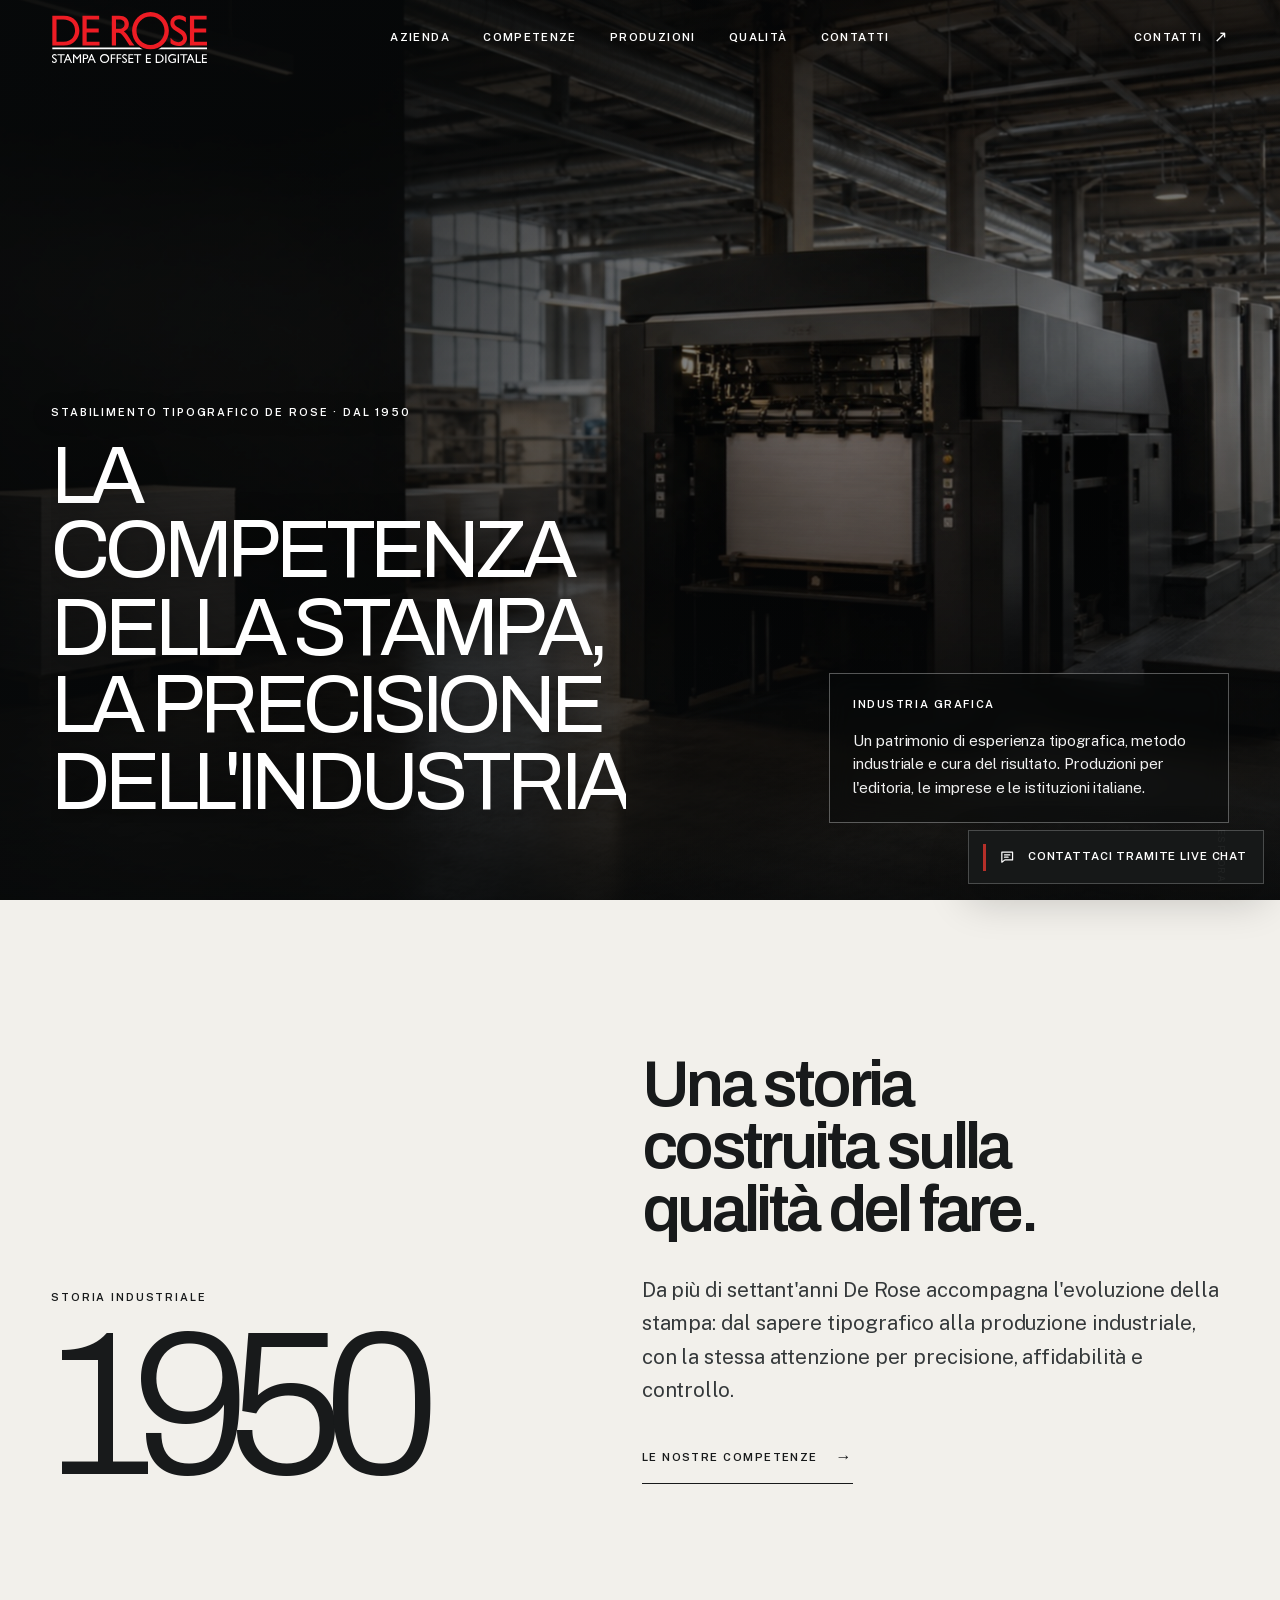
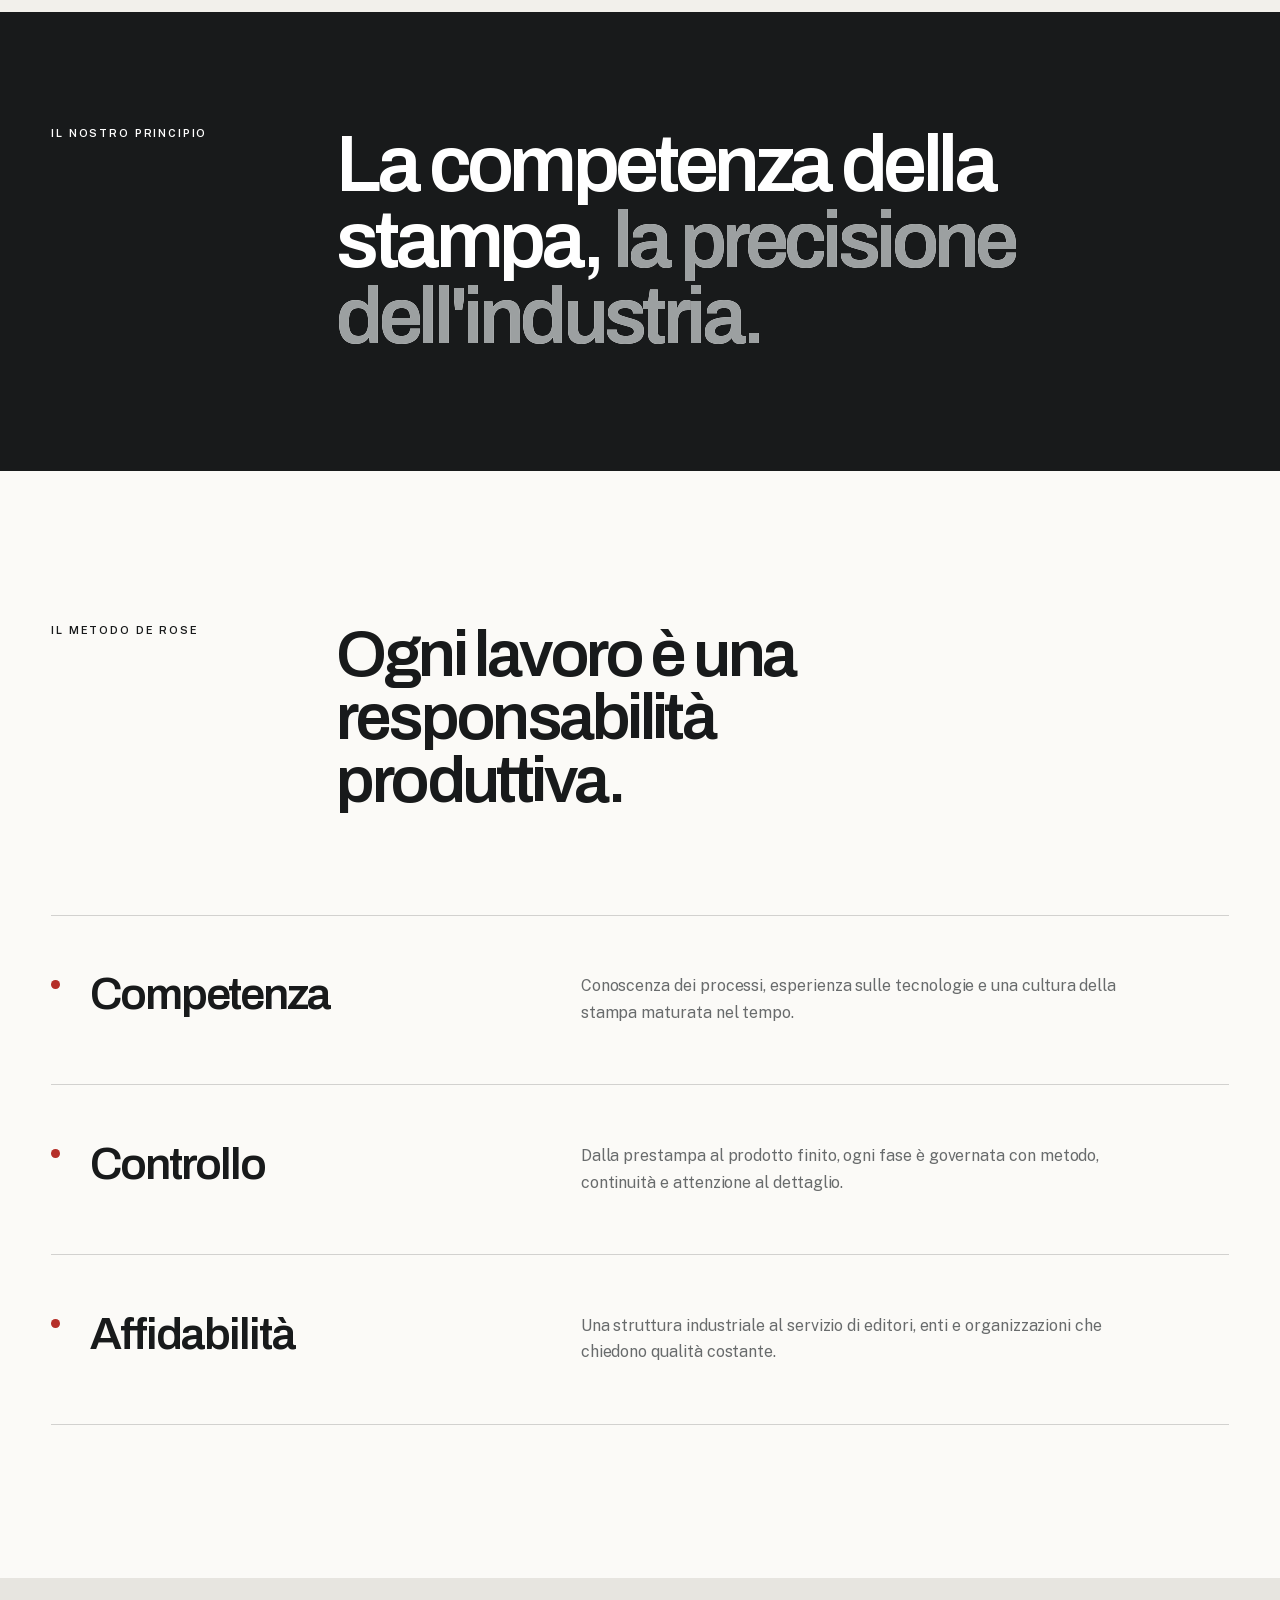
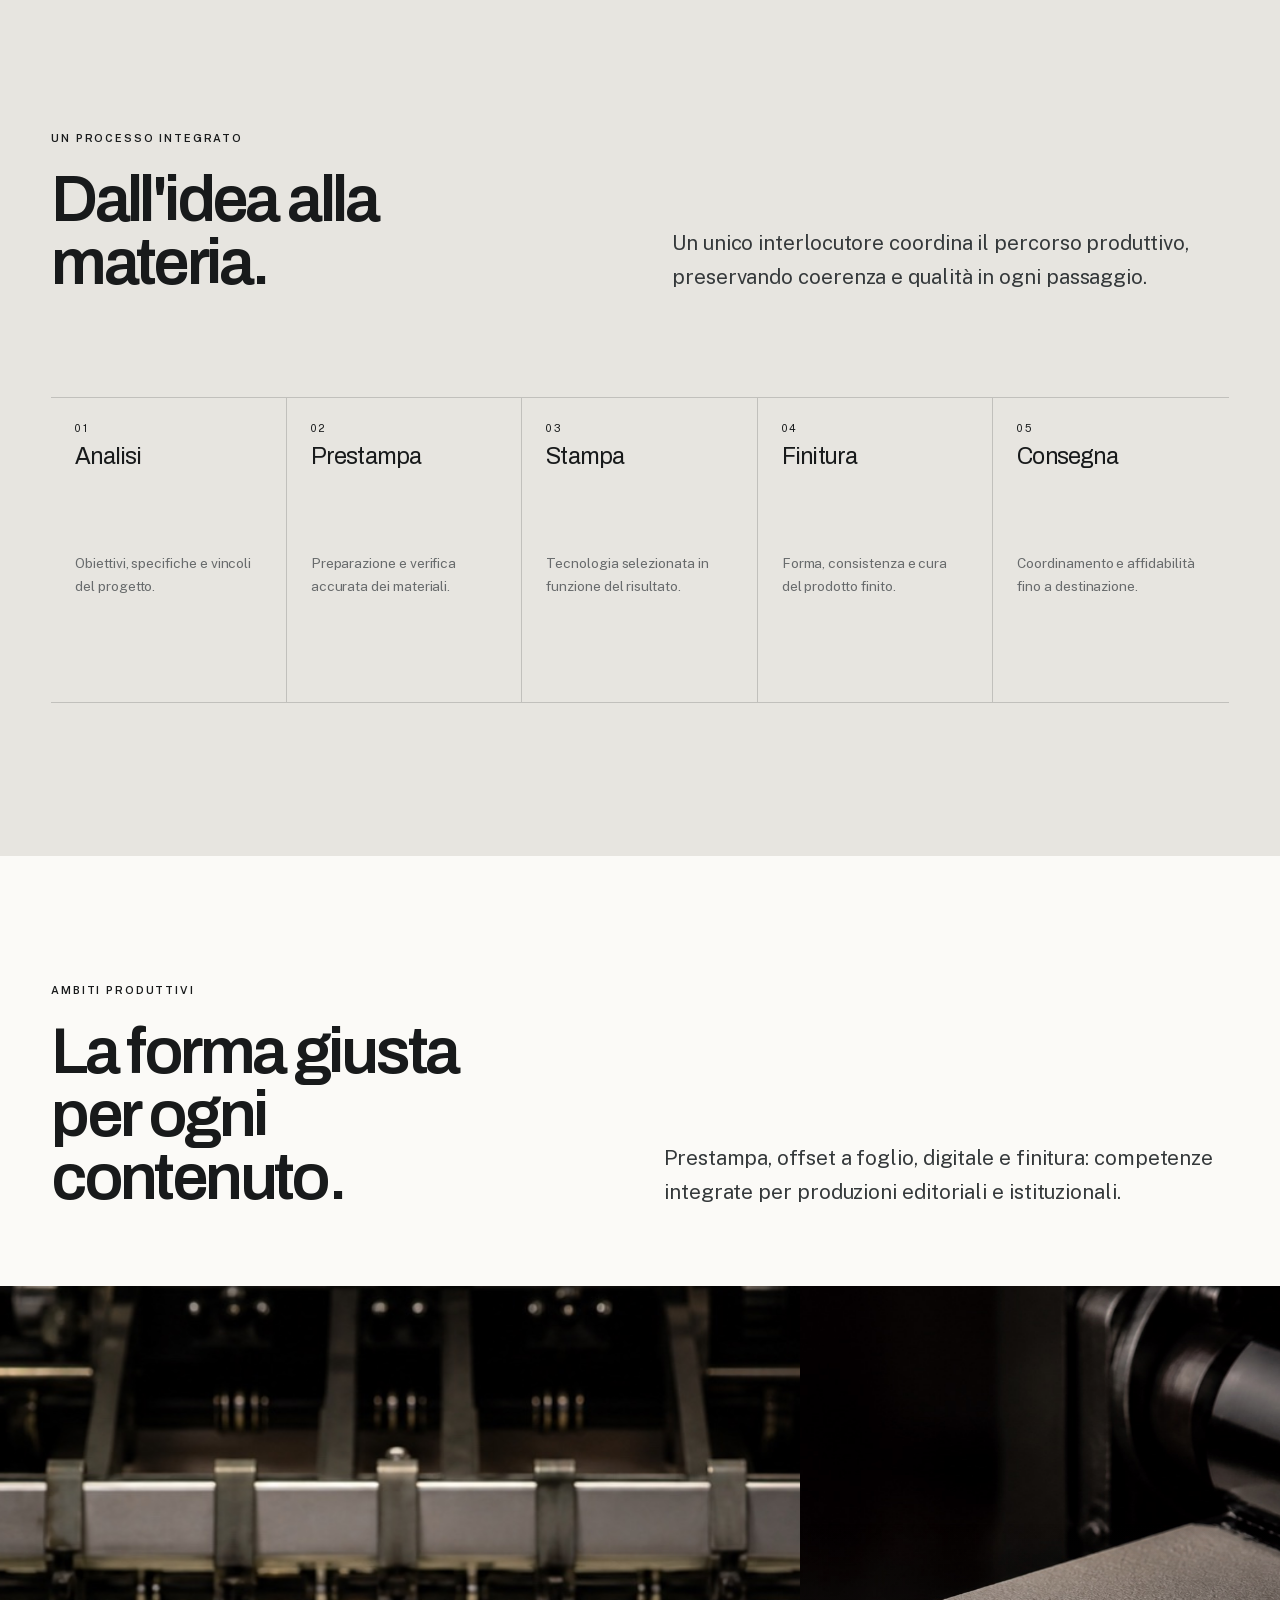
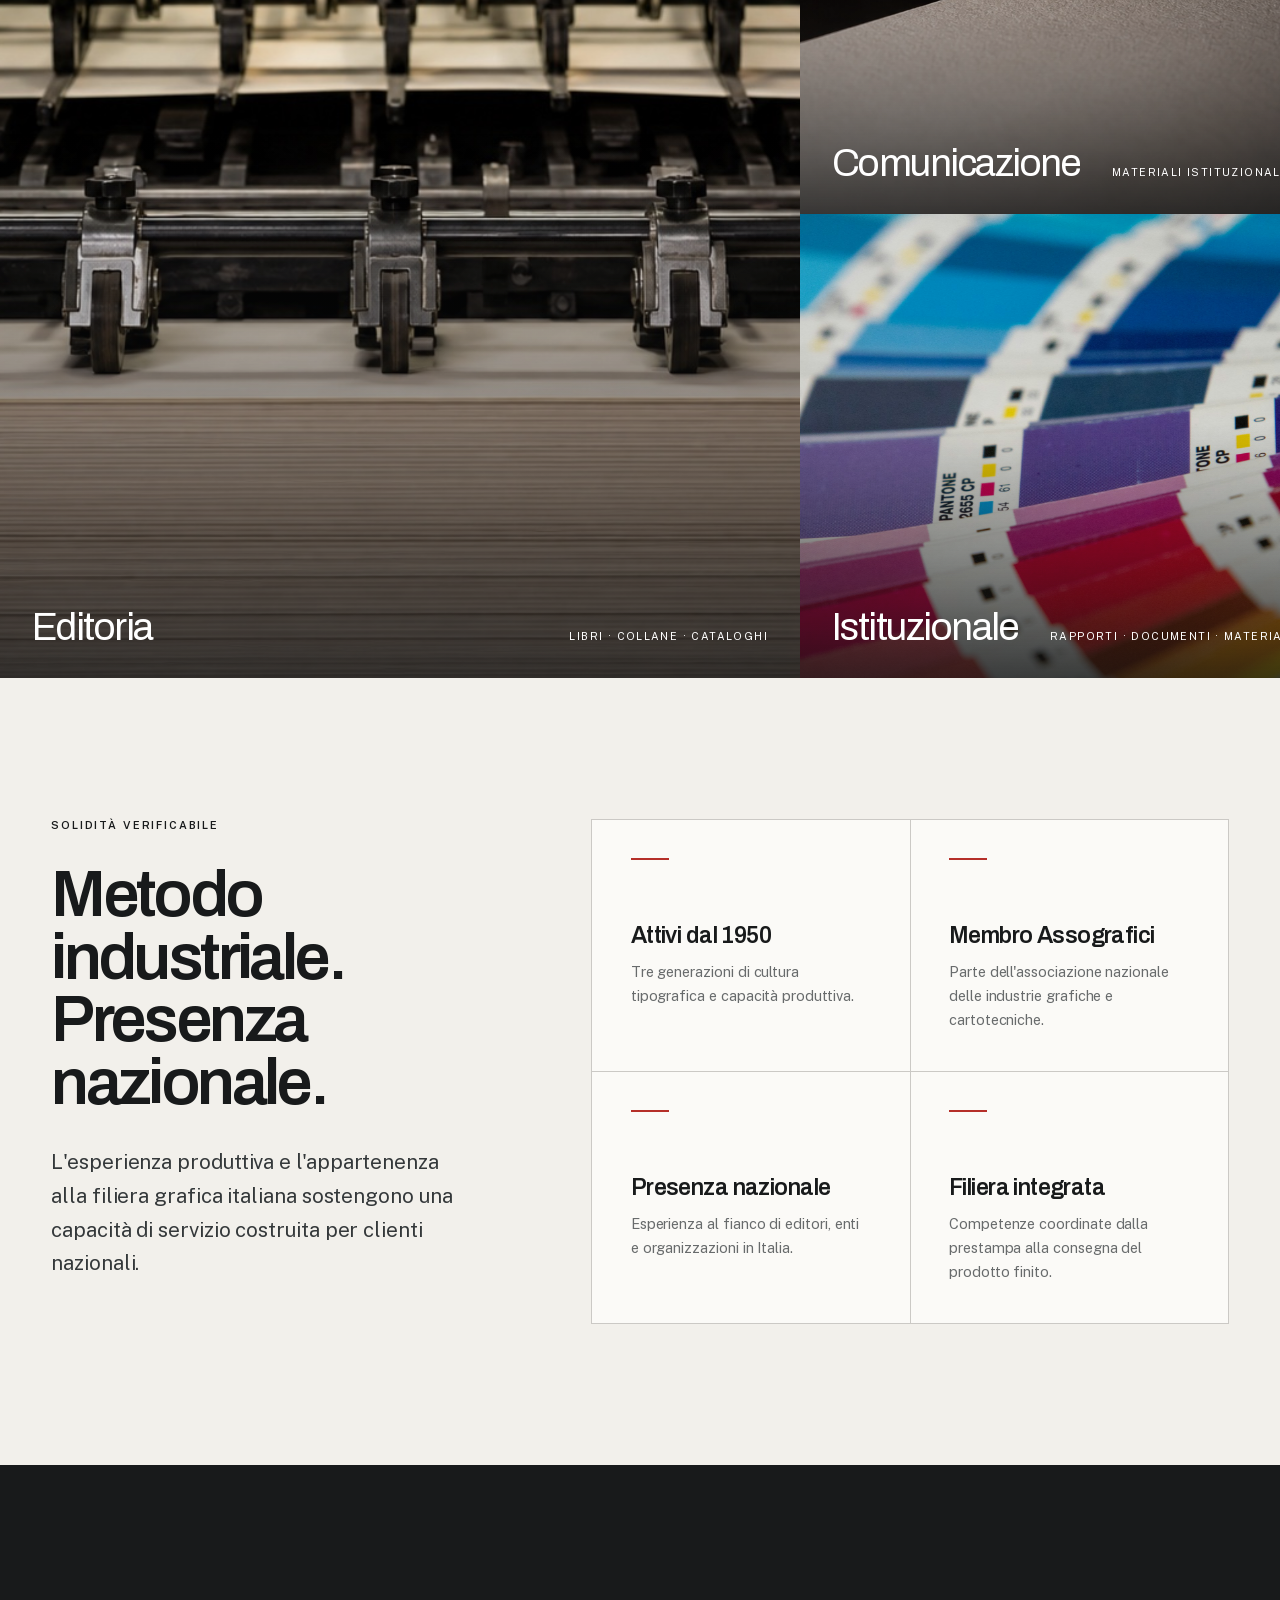
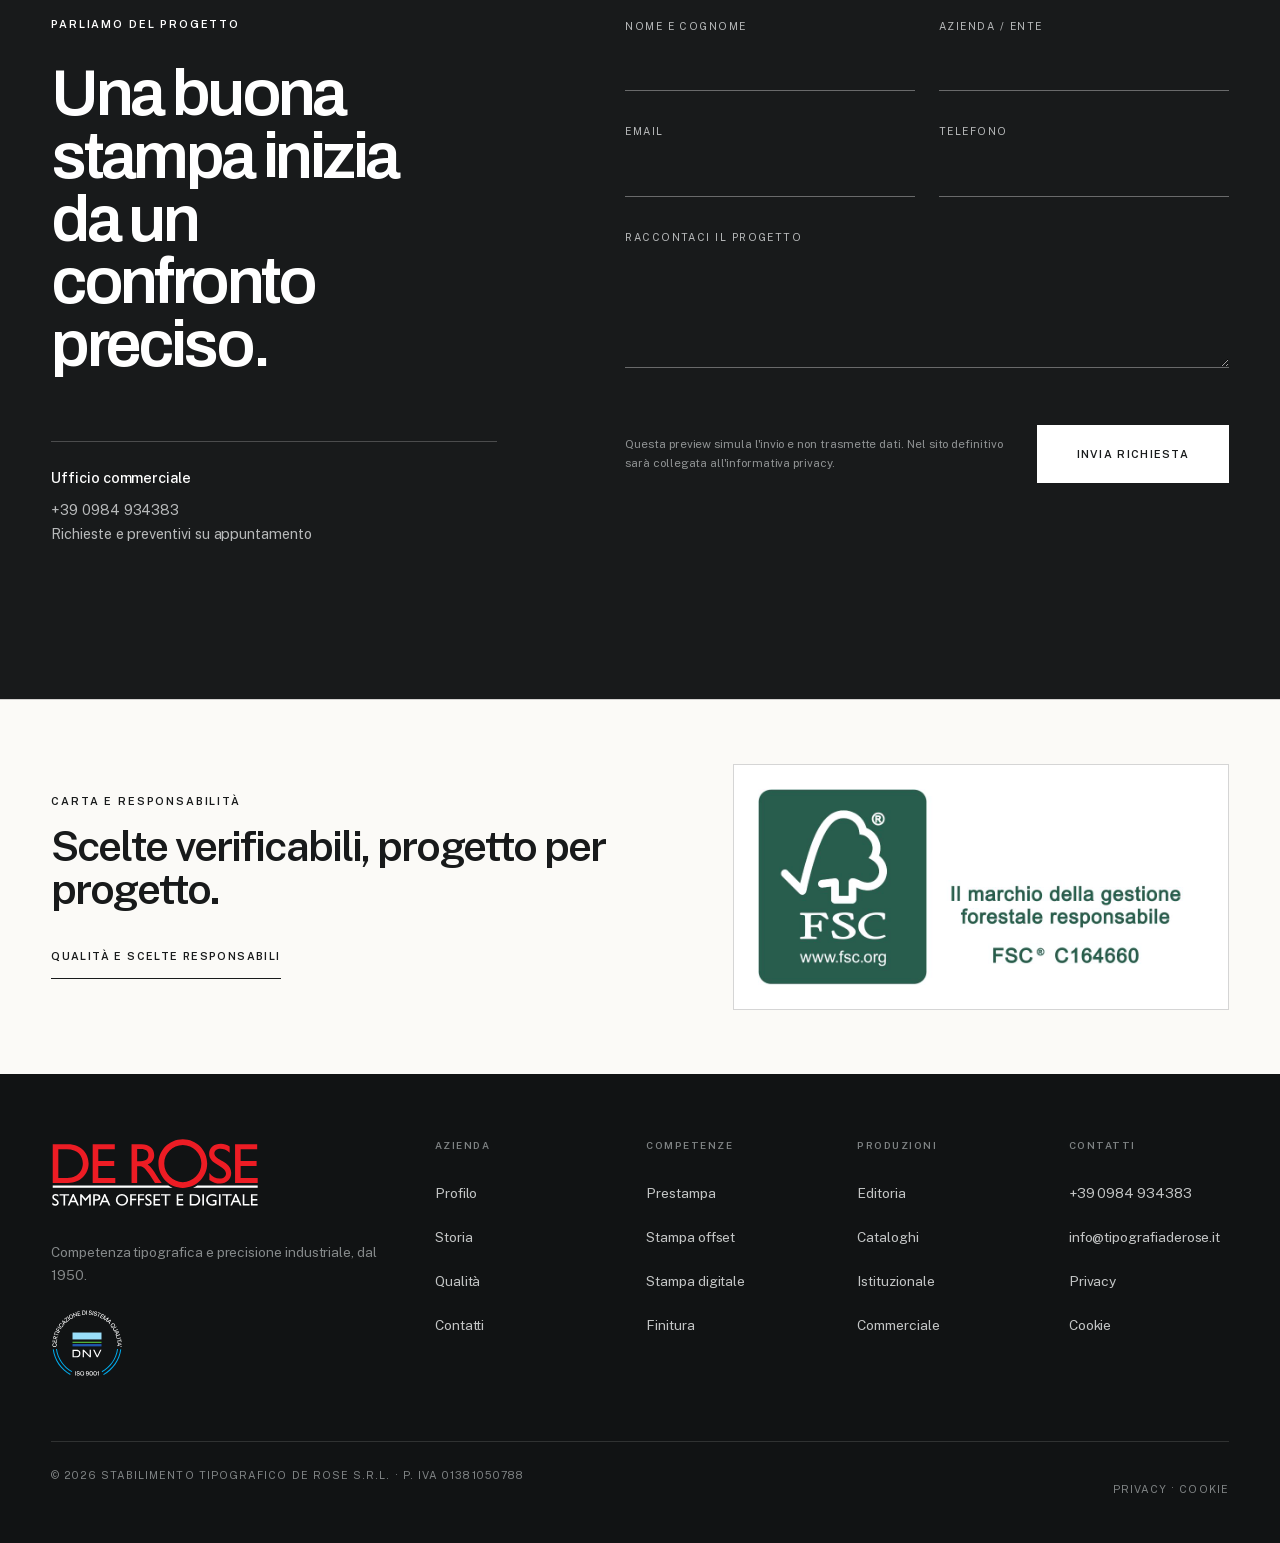
==== commit 9d9114b3: "Aggiunge la fascia FSC istituzionale" ====
--- a/index.html
+++ b/index.html
@@ -522,6 +522,24 @@
     .submit:disabled { cursor: wait; opacity: .7; }
     .form-status { grid-column: 1 / -1; min-height: 1.5rem; margin: 0; color: #c8cacb; font-size: .86rem; }
 
+    .fsc-footer-band { border-top: 1px solid var(--line); color: var(--graphite); background: var(--paper); }
+    .fsc-footer-band-inner {
+      max-width: 1600px;
+      margin: 0 auto;
+      padding: clamp(2.8rem, 5vw, 4.8rem) var(--pad);
+      display: grid;
+      grid-template-columns: minmax(0, 1fr) minmax(20rem, 31rem);
+      align-items: center;
+      gap: clamp(2.5rem, 7vw, 8rem);
+    }
+    .fsc-footer-copy { max-width: 42rem; }
+    .fsc-footer-copy .eyebrow { margin: 0 0 1.1rem; }
+    .fsc-footer-title { margin: 0; font-size: clamp(2rem, 3.3vw, 3.8rem); font-weight: 600; letter-spacing: -.045em; line-height: 1.02; }
+    .fsc-footer-link { display: inline-flex; min-height: 44px; margin-top: 1.5rem; align-items: center; border-bottom: 1px solid var(--graphite); font-size: .67rem; font-weight: 600; letter-spacing: .13em; text-transform: uppercase; }
+    .fsc-footer-link:hover { color: var(--seal-red); border-color: var(--seal-red); }
+    .fsc-footer-mark { width: min(31rem, 100%); padding: clamp(1rem, 2vw, 1.5rem); justify-self: end; border: 1px solid var(--line); background: #fff; }
+    .fsc-footer-mark img { display: block; width: 100%; height: auto; }
+
     .footer { background: #111314; color: #c3c5c5; padding: 4rem var(--pad) 2rem; }
     .footer-inner { max-width: 1600px; margin: 0 auto; }
     .footer-top { display: grid; grid-template-columns: 1.35fr repeat(4, minmax(0, .65fr)); gap: clamp(2rem, 4vw, 4rem); padding-bottom: 4rem; }
@@ -642,6 +660,8 @@
       .field.full { grid-column: auto; }
       .submit-row { grid-column: auto; flex-direction: column; align-items: stretch; }
       .form-status { grid-column: auto; }
+      .fsc-footer-band-inner { grid-template-columns: 1fr; gap: 2rem; }
+      .fsc-footer-mark { justify-self: start; }
       .footer-top { grid-template-columns: 1fr; }
       .footer-bottom { flex-direction: column; }
       .intro-lockup { width: min(86vw, 420px); }
@@ -838,6 +858,11 @@
     </section>
   </main>
 
+  <aside class="fsc-footer-band" aria-label="Marchio promozionale FSC"><div class="fsc-footer-band-inner">
+    <div class="fsc-footer-copy"><p class="eyebrow">Carta e responsabilità</p><p class="fsc-footer-title">Scelte verificabili, progetto per progetto.</p><a class="fsc-footer-link" href="qualita.html">Qualità e scelte responsabili</a></div>
+    <div class="fsc-footer-mark"><img src="assets/fsc-c164660-promotional-landscape-white-on-green.jpeg" alt="FSC: il marchio della gestione forestale responsabile. Codice FSC C164660" width="1024" height="448"></div>
+  </div></aside>
+
   <footer class="footer">
     <div class="footer-inner">
       <div class="footer-top">
--- a/assets/fonts.css
+++ b/assets/fonts.css
@@ -0,0 +1,15 @@
+@font-face {
+  font-family: "Archivo";
+  font-style: normal;
+  font-weight: 300 600;
+  font-display: swap;
+  src: url("fonts/archivo-latin.woff2") format("woff2");
+}
+
+@font-face {
+  font-family: "Public Sans";
+  font-style: normal;
+  font-weight: 400 600;
+  font-display: swap;
+  src: url("fonts/public-sans-latin.woff2") format("woff2");
+}
--- a/assets/live-chat.css
+++ b/assets/live-chat.css
@@ -0,0 +1,184 @@
+.live-chat {
+  --chat-red: #b52f29;
+  --chat-graphite: #17191a;
+  --chat-paper: #fbfaf7;
+  position: fixed;
+  right: max(1rem, env(safe-area-inset-right));
+  bottom: max(1rem, env(safe-area-inset-bottom));
+  z-index: 880;
+  display: grid;
+  justify-items: end;
+  gap: .7rem;
+  font-family: "Public Sans", Arial, sans-serif;
+}
+
+.live-chat__launcher {
+  min-height: 3.35rem;
+  padding: .78rem 1rem .78rem .82rem;
+  display: inline-flex;
+  align-items: center;
+  gap: .72rem;
+  color: #fff;
+  background: rgba(23, 25, 26, .96);
+  border: 1px solid rgba(255, 255, 255, .22);
+  border-radius: 0;
+  box-shadow: 0 16px 42px rgba(0, 0, 0, .2);
+  cursor: pointer;
+  font: inherit;
+  font-size: .72rem;
+  font-weight: 650;
+  line-height: 1.2;
+  letter-spacing: .075em;
+  text-transform: uppercase;
+  transition: transform .25s ease, background .25s ease, border-color .25s ease;
+}
+
+.live-chat__launcher::before {
+  content: "";
+  width: .24rem;
+  align-self: stretch;
+  background: var(--chat-red);
+}
+
+.live-chat__launcher:hover {
+  transform: translateY(-2px);
+  background: #0e1011;
+  border-color: rgba(255, 255, 255, .4);
+}
+
+.live-chat__launcher-icon {
+  width: 1.15rem;
+  height: 1.15rem;
+  flex: 0 0 auto;
+}
+
+.live-chat__panel {
+  width: min(24rem, calc(100vw - 2rem));
+  padding: 1.45rem;
+  color: var(--chat-graphite);
+  background: rgba(251, 250, 247, .98);
+  border: 1px solid rgba(23, 25, 26, .22);
+  box-shadow: 0 24px 70px rgba(0, 0, 0, .24);
+  backdrop-filter: blur(16px);
+}
+
+.live-chat__panel[hidden] { display: none; }
+
+.live-chat__topline {
+  display: flex;
+  align-items: center;
+  justify-content: space-between;
+  gap: 1rem;
+  margin-bottom: 1.5rem;
+}
+
+.live-chat__eyebrow {
+  margin: 0;
+  color: #626566;
+  font-size: .64rem;
+  font-weight: 650;
+  line-height: 1.2;
+  letter-spacing: .17em;
+  text-transform: uppercase;
+}
+
+.live-chat__close {
+  width: 2.35rem;
+  height: 2.35rem;
+  display: grid;
+  place-items: center;
+  padding: 0;
+  color: inherit;
+  background: transparent;
+  border: 1px solid rgba(23, 25, 26, .2);
+  cursor: pointer;
+  font: inherit;
+  font-size: 1.1rem;
+}
+
+.live-chat__title {
+  max-width: 12ch;
+  margin: 0 0 .8rem;
+  font-family: "Archivo", Arial, sans-serif;
+  font-size: clamp(1.85rem, 5vw, 2.45rem);
+  font-weight: 650;
+  line-height: .98;
+  letter-spacing: -.045em;
+}
+
+.live-chat__copy {
+  max-width: 29rem;
+  margin: 0 0 1.45rem;
+  color: #55595a;
+  font-size: .92rem;
+  line-height: 1.55;
+}
+
+.live-chat__action {
+  min-height: 3.2rem;
+  width: 100%;
+  padding: .82rem 1rem;
+  display: flex;
+  align-items: center;
+  justify-content: space-between;
+  gap: 1rem;
+  color: #fff;
+  background: var(--chat-red);
+  border: 1px solid var(--chat-red);
+  font: inherit;
+  font-size: .72rem;
+  font-weight: 650;
+  letter-spacing: .1em;
+  text-decoration: none;
+  text-transform: uppercase;
+  transition: color .25s ease, background .25s ease;
+}
+
+.live-chat__action:not([aria-disabled="true"]):hover {
+  color: var(--chat-red);
+  background: transparent;
+}
+
+.live-chat__action[aria-disabled="true"] {
+  color: #777a7a;
+  background: #e9e7e2;
+  border-color: #d4d1ca;
+  cursor: not-allowed;
+}
+
+.live-chat__disclosure {
+  margin: 1rem 0 0;
+  color: #747777;
+  font-size: .7rem;
+  line-height: 1.5;
+}
+
+.live-chat__disclosure a { text-decoration: underline; text-underline-offset: .16em; }
+
+@media (max-width: 620px) {
+  .live-chat {
+    right: max(.75rem, env(safe-area-inset-right));
+    bottom: max(.75rem, env(safe-area-inset-bottom));
+  }
+
+  .live-chat__launcher {
+    width: min(20rem, calc(100vw - 1.5rem));
+    max-width: calc(100vw - 1.5rem);
+    min-height: 3.05rem;
+    padding: .7rem .85rem .7rem .7rem;
+    font-size: .64rem;
+  }
+
+  .live-chat__launcher span { min-width: 0; overflow-wrap: anywhere; }
+
+  .live-chat__panel {
+    width: calc(100vw - 1.5rem);
+    padding: 1.2rem;
+  }
+}
+
+@media (prefers-reduced-motion: reduce) {
+  .live-chat__launcher, .live-chat__action { transition: none; }
+}
+
+@media print { .live-chat { display: none !important; } }
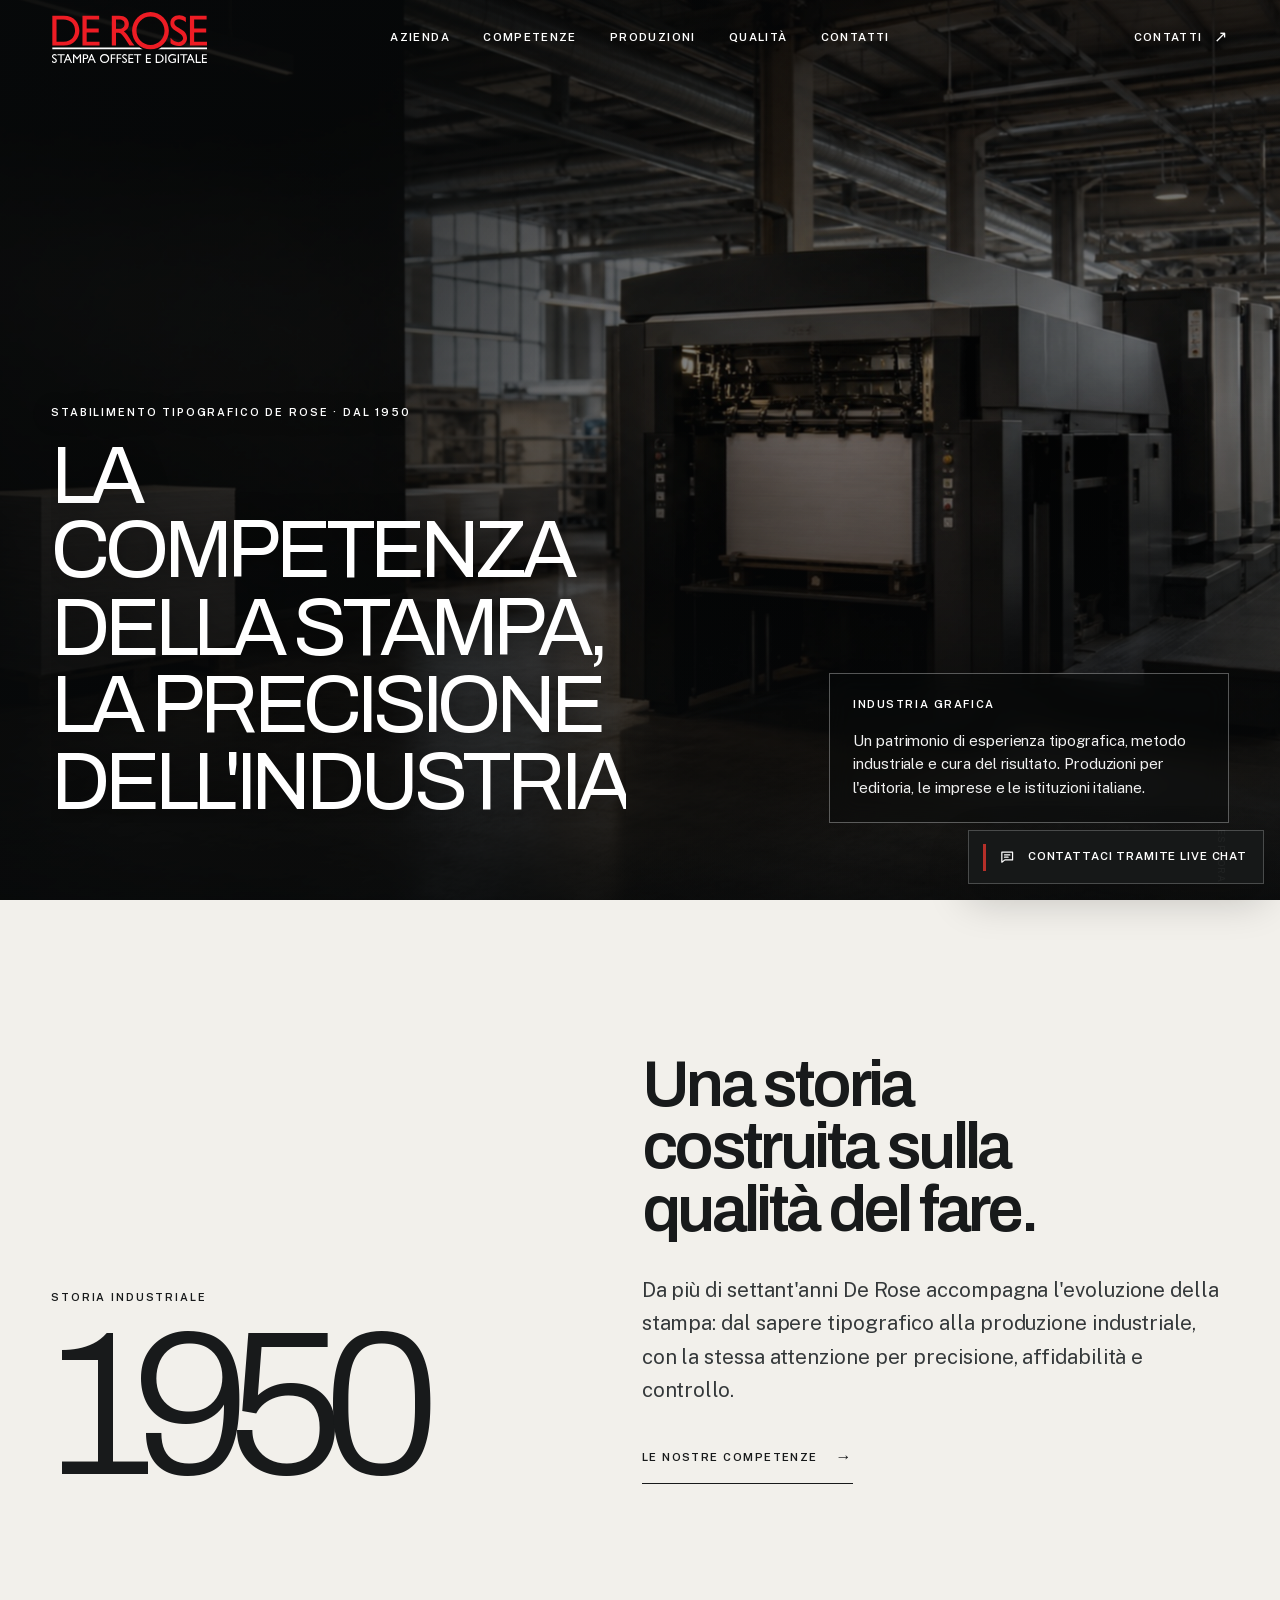
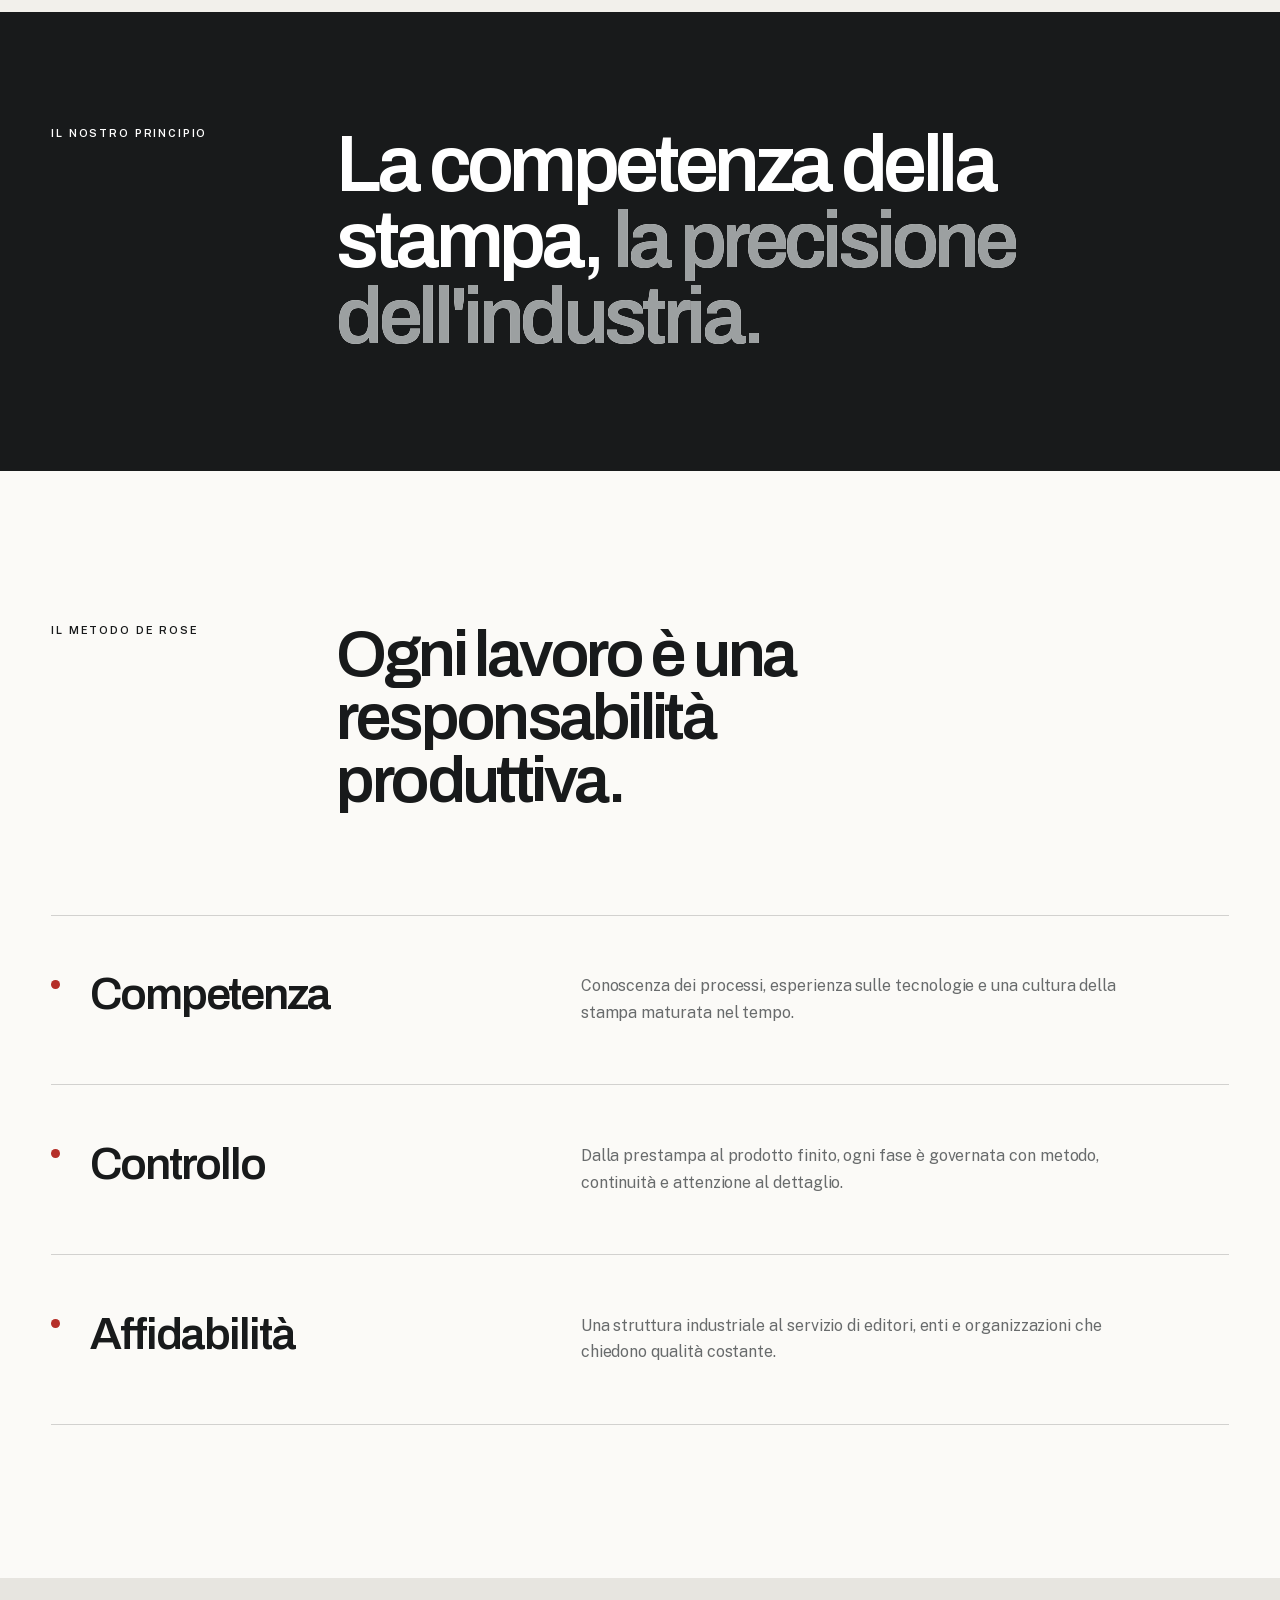
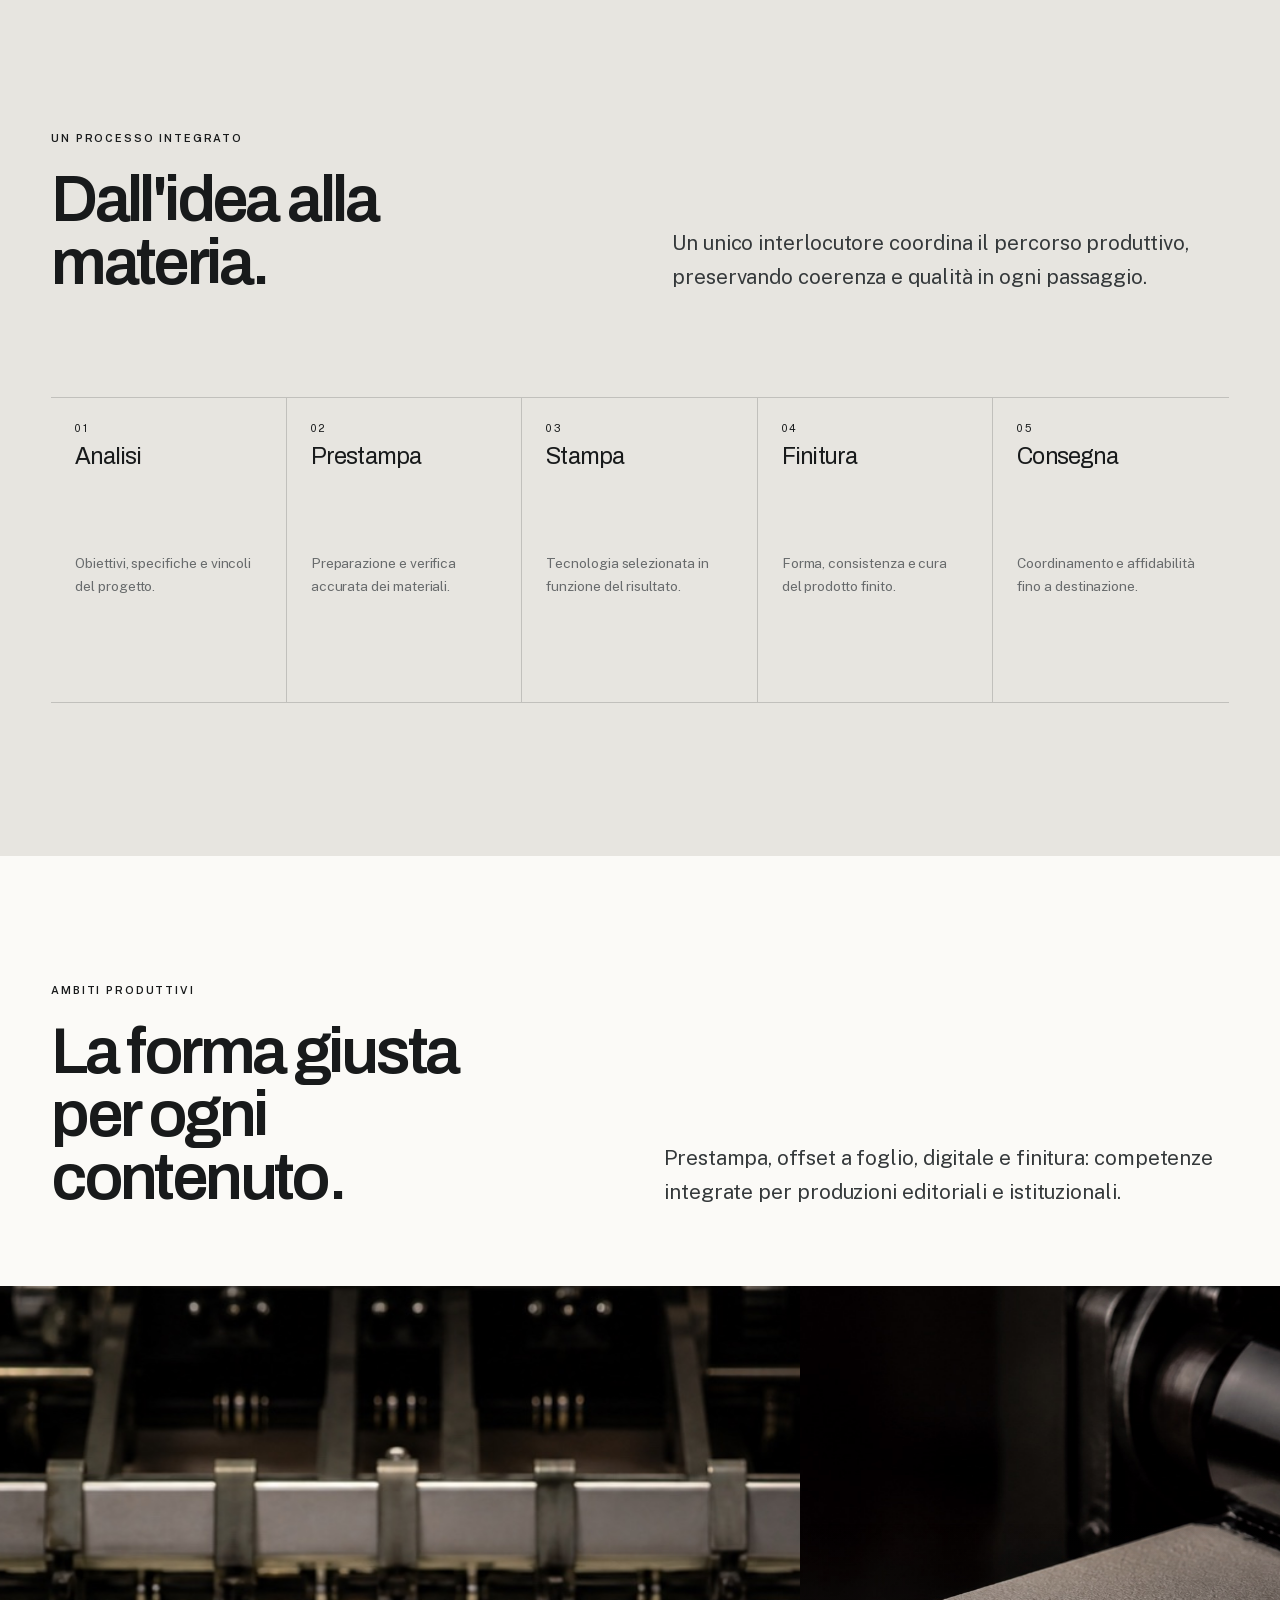
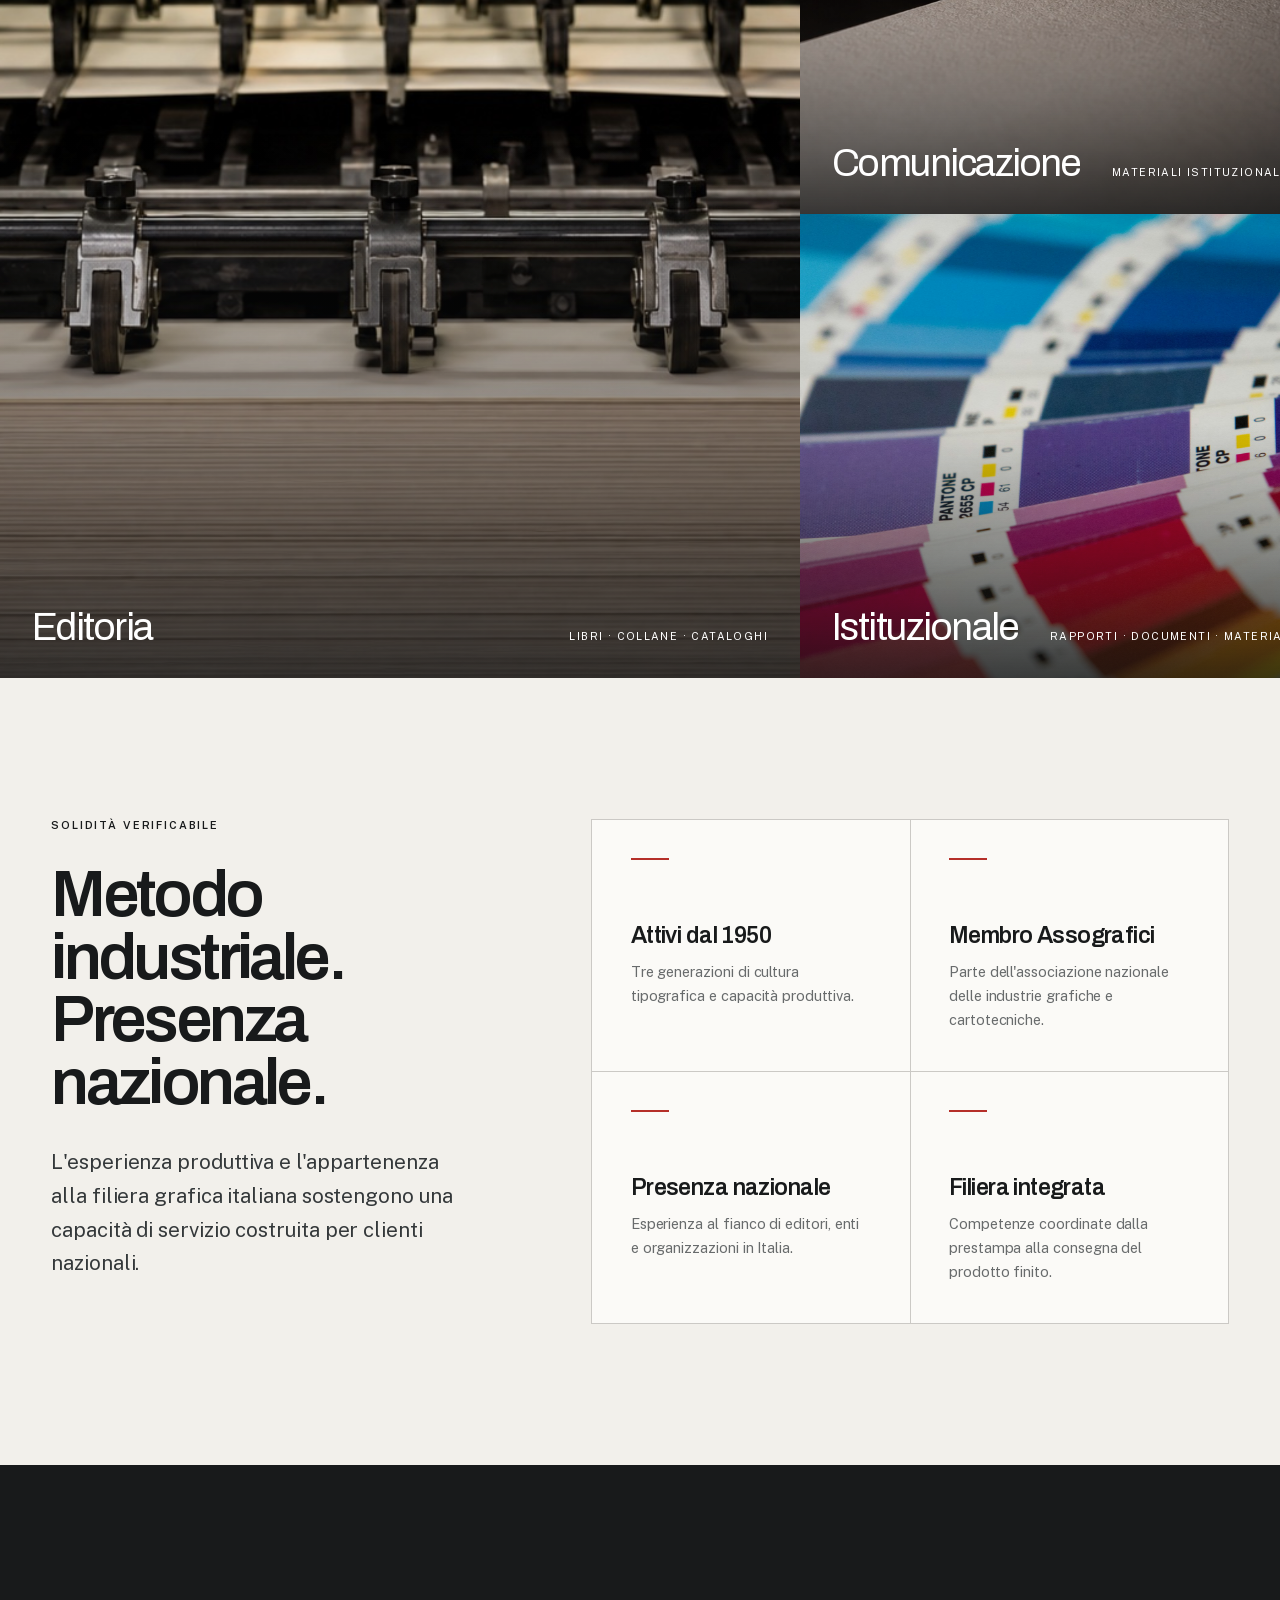
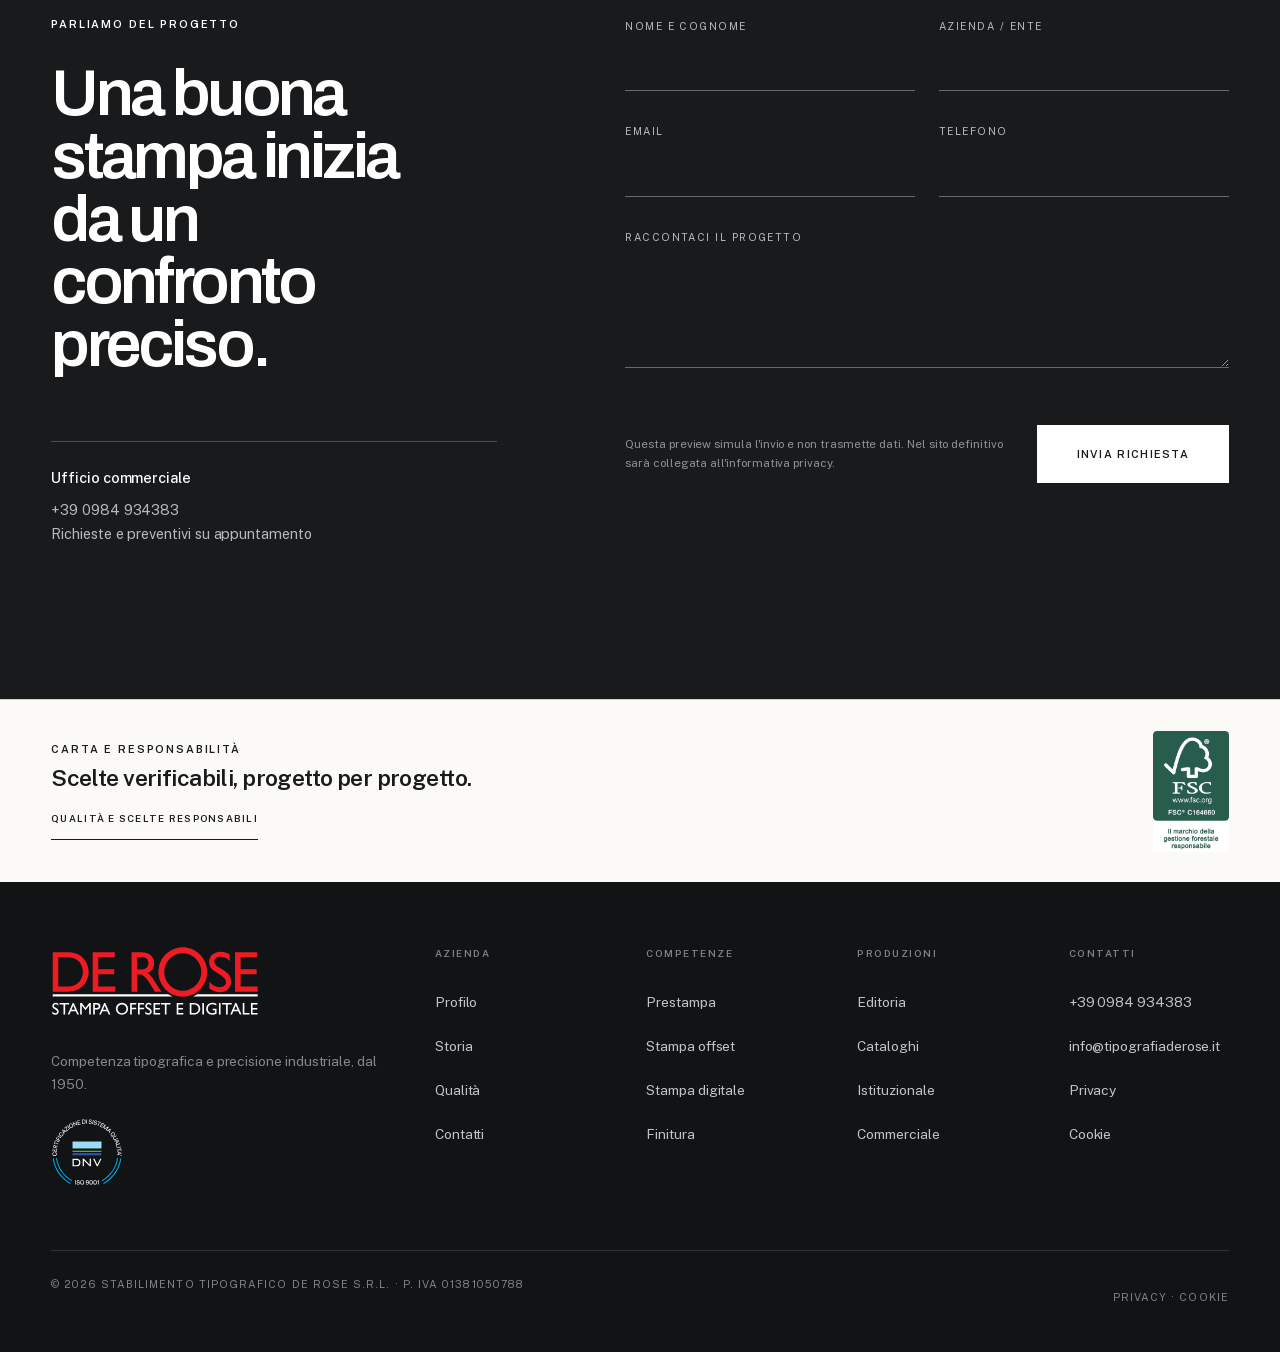
==== commit b3de73af: "Aggiorna favicon, cronologia e marchio FSC" ====
--- a/index.html
+++ b/index.html
@@ -8,7 +8,7 @@
   <meta name="theme-color" content="#f2f0eb">
   <title>Stabilimento Tipografico De Rose — Stampa italiana</title>
   <link rel="canonical" href="https://www.tipografiaderose.it/">
-  <link rel="icon" href="favicon.svg" type="image/svg+xml">
+  <link rel="icon" href="favicon.svg?v=derose-o-1" type="image/svg+xml">
   <meta property="og:type" content="website">
   <meta property="og:locale" content="it_IT">
   <meta property="og:site_name" content="Stabilimento Tipografico De Rose">
@@ -526,18 +526,18 @@
     .fsc-footer-band-inner {
       max-width: 1600px;
       margin: 0 auto;
-      padding: clamp(2.8rem, 5vw, 4.8rem) var(--pad);
+      padding: clamp(1.35rem, 2.4vw, 2rem) var(--pad);
       display: grid;
-      grid-template-columns: minmax(0, 1fr) minmax(20rem, 31rem);
+      grid-template-columns: minmax(0, 1fr) auto;
       align-items: center;
-      gap: clamp(2.5rem, 7vw, 8rem);
+      gap: clamp(1.5rem, 4vw, 4rem);
     }
     .fsc-footer-copy { max-width: 42rem; }
-    .fsc-footer-copy .eyebrow { margin: 0 0 1.1rem; }
-    .fsc-footer-title { margin: 0; font-size: clamp(2rem, 3.3vw, 3.8rem); font-weight: 600; letter-spacing: -.045em; line-height: 1.02; }
-    .fsc-footer-link { display: inline-flex; min-height: 44px; margin-top: 1.5rem; align-items: center; border-bottom: 1px solid var(--graphite); font-size: .67rem; font-weight: 600; letter-spacing: .13em; text-transform: uppercase; }
+    .fsc-footer-copy .eyebrow { margin: 0 0 .55rem; }
+    .fsc-footer-title { margin: 0; font-size: clamp(1.18rem, 1.8vw, 1.55rem); font-weight: 600; letter-spacing: -.025em; line-height: 1.12; }
+    .fsc-footer-link { display: inline-flex; min-height: 40px; margin-top: .55rem; align-items: center; border-bottom: 1px solid var(--graphite); font-size: .61rem; font-weight: 600; letter-spacing: .13em; text-transform: uppercase; }
     .fsc-footer-link:hover { color: var(--seal-red); border-color: var(--seal-red); }
-    .fsc-footer-mark { width: min(31rem, 100%); padding: clamp(1rem, 2vw, 1.5rem); justify-self: end; border: 1px solid var(--line); background: #fff; }
+    .fsc-footer-mark { width: clamp(4.75rem, 5vw, 5.25rem); justify-self: end; }
     .fsc-footer-mark img { display: block; width: 100%; height: auto; }
 
     .footer { background: #111314; color: #c3c5c5; padding: 4rem var(--pad) 2rem; }
@@ -660,8 +660,8 @@
       .field.full { grid-column: auto; }
       .submit-row { grid-column: auto; flex-direction: column; align-items: stretch; }
       .form-status { grid-column: auto; }
-      .fsc-footer-band-inner { grid-template-columns: 1fr; gap: 2rem; }
-      .fsc-footer-mark { justify-self: start; }
+      .fsc-footer-band-inner { grid-template-columns: minmax(0, 1fr) auto; gap: 1.25rem; }
+      .fsc-footer-mark { width: 4.75rem; justify-self: end; }
       .footer-top { grid-template-columns: 1fr; }
       .footer-bottom { flex-direction: column; }
       .intro-lockup { width: min(86vw, 420px); }
@@ -860,7 +860,7 @@
 
   <aside class="fsc-footer-band" aria-label="Marchio promozionale FSC"><div class="fsc-footer-band-inner">
     <div class="fsc-footer-copy"><p class="eyebrow">Carta e responsabilità</p><p class="fsc-footer-title">Scelte verificabili, progetto per progetto.</p><a class="fsc-footer-link" href="qualita.html">Qualità e scelte responsabili</a></div>
-    <div class="fsc-footer-mark"><img src="assets/fsc-c164660-promotional-landscape-white-on-green.jpeg" alt="FSC: il marchio della gestione forestale responsabile. Codice FSC C164660" width="1024" height="448"></div>
+    <div class="fsc-footer-mark"><img src="assets/fsc-c164660-promotional-portrait-white-on-green.jpeg" alt="FSC: il marchio della gestione forestale responsabile. Codice FSC C164660" width="1024" height="1623"></div>
   </div></aside>
 
   <footer class="footer">
